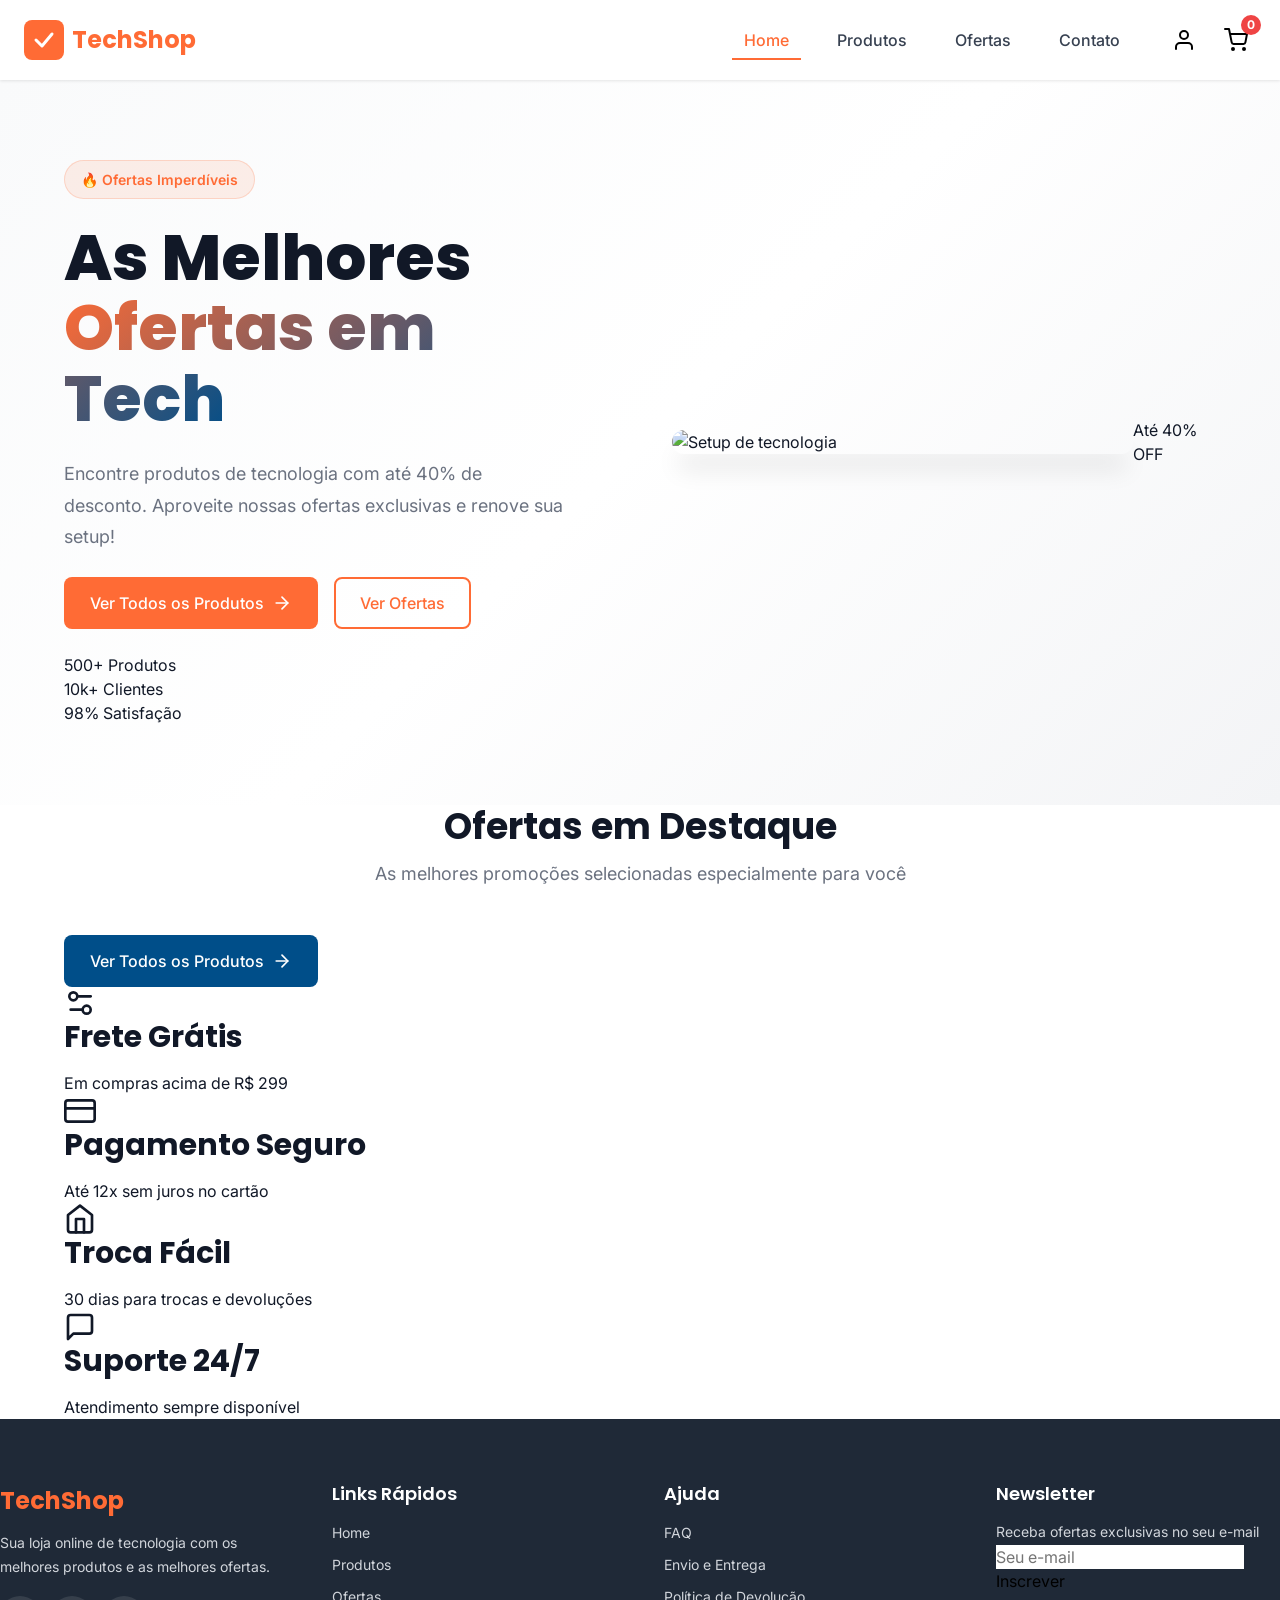
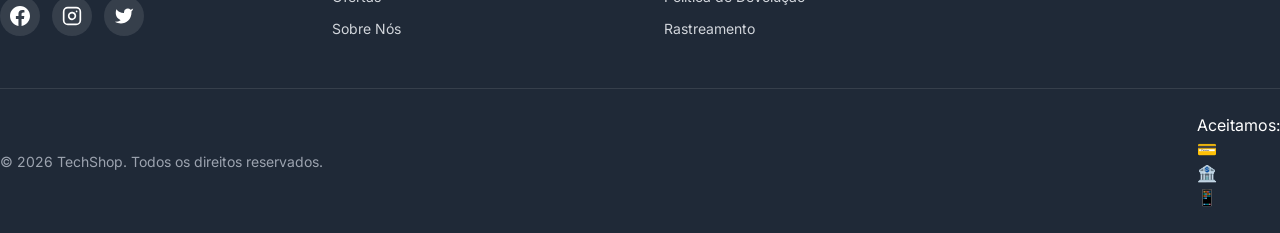
==== pages/index.html @ 06b63669 "First commit" ====
<!doctype html>
<html lang="pt-BR">
	<head>
		<meta charset="UTF-8" />
		<meta
			name="viewport"
			content="width=device-width, initial-scale=1.0" />
		<meta
			name="description"
			content="Encontre as melhores ofertas em eletrônicos, periféricos e muito mais. Compre com os melhores preços!" />
		<meta
			name="keywords"
			content="e-commerce, eletrônicos, ofertas, compras online" />
		<meta
			name="author"
			content="E-commerce" />

		<!-- Open Graph / Facebook -->
		<meta
			property="og:type"
			content="website" />
		<meta
			property="og:title"
			content="E-commerce - As Melhores Ofertas em Tecnologia" />
		<meta
			property="og:description"
			content="Encontre as melhores ofertas em eletrônicos, periféricos e muito mais" />

		<title>E-commerce - Home | As Melhores Ofertas em Tecnologia</title>

		<!-- Fonts -->
		<link
			rel="preconnect"
			href="https://fonts.googleapis.com" />
		<link
			rel="preconnect"
			href="https://fonts.gstatic.com"
			crossorigin />
		<link
			href="https://fonts.googleapis.com/css2?family=Inter:wght@300;400;500;600;700;800&family=Poppins:wght@400;500;600;700;800&display=swap"
			rel="stylesheet" />

		<!-- Stylesheet -->
		<link
			rel="stylesheet"
			href="../css/main.css" />
	</head>
	<body>
		<!-- Header / Navigation -->
		<header class="header">
			<div class="header__container">
				<!-- Logo -->
				<a
					href="index.html"
					class="header__logo">
					<svg
						class="header__logo-icon"
						viewBox="0 0 40 40"
						fill="none"
						xmlns="http://www.w3.org/2000/svg">
						<rect
							width="40"
							height="40"
							rx="8"
							fill="currentColor" />
						<path
							d="M12 20L18 26L28 14"
							stroke="white"
							stroke-width="3"
							stroke-linecap="round"
							stroke-linejoin="round" />
					</svg>
					<span>TechShop</span>
				</a>

				<!-- Menu Toggle (Mobile) -->
				<button
					class="header__menu-toggle"
					aria-label="Menu">
					<span class="header__menu-toggle-bar"></span>
					<span class="header__menu-toggle-bar"></span>
					<span class="header__menu-toggle-bar"></span>
				</button>

				<!-- Navigation -->
				<nav class="header__nav">
					<ul class="header__menu">
						<li class="header__menu-item">
							<a
								href="index.html"
								class="header__menu-link active"
								>Home</a
							>
						</li>
						<li class="header__menu-item">
							<a
								href="products.html"
								class="header__menu-link"
								>Produtos</a
							>
						</li>
						<li class="header__menu-item">
							<a
								href="#ofertas"
								class="header__menu-link"
								>Ofertas</a
							>
						</li>
						<li class="header__menu-item">
							<a
								href="#contato"
								class="header__menu-link"
								>Contato</a
							>
						</li>
					</ul>

					<!-- Actions -->
					<div class="header__actions">
						<button
							class="header__icon-btn"
							data-login-btn
							aria-label="Login">
							<svg
								xmlns="http://www.w3.org/2000/svg"
								width="24"
								height="24"
								viewBox="0 0 24 24"
								fill="none"
								stroke="currentColor"
								stroke-width="2"
								stroke-linecap="round"
								stroke-linejoin="round">
								<path d="M20 21v-2a4 4 0 0 0-4-4H8a4 4 0 0 0-4 4v2"></path>
								<circle
									cx="12"
									cy="7"
									r="4"></circle>
							</svg>
						</button>
						<button
							class="header__icon-btn"
							data-cart-btn
							aria-label="Carrinho">
							<svg
								xmlns="http://www.w3.org/2000/svg"
								width="24"
								height="24"
								viewBox="0 0 24 24"
								fill="none"
								stroke="currentColor"
								stroke-width="2"
								stroke-linecap="round"
								stroke-linejoin="round">
								<circle
									cx="9"
									cy="21"
									r="1"></circle>
								<circle
									cx="20"
									cy="21"
									r="1"></circle>
								<path
									d="M1 1h4l2.68 13.39a2 2 0 0 0 2 1.61h9.72a2 2 0 0 0 2-1.61L23 6H6"></path>
							</svg>
							<span class="header__cart-badge">0</span>
						</button>
					</div>
				</nav>

				<!-- Overlay for mobile menu -->
				<div class="header__overlay"></div>
			</div>
		</header>

		<!-- Main Content -->
		<main class="main-content">
			<!-- Hero Section -->
			<section class="hero">
				<div class="hero__container container">
					<div class="hero__content">
						<span class="hero__badge">🔥 Ofertas Imperdíveis</span>
						<h1 class="hero__title">
							As Melhores<br />
							<span class="hero__title-highlight">Ofertas em Tech</span>
						</h1>
						<p class="hero__description">
							Encontre produtos de tecnologia com até 40% de desconto. Aproveite
							nossas ofertas exclusivas e renove sua setup!
						</p>
						<div class="hero__actions">
							<a
								href="products.html"
								class="btn btn-primary btn-lg">
								Ver Todos os Produtos
								<svg
									xmlns="http://www.w3.org/2000/svg"
									width="20"
									height="20"
									viewBox="0 0 24 24"
									fill="none"
									stroke="currentColor"
									stroke-width="2"
									stroke-linecap="round"
									stroke-linejoin="round">
									<line
										x1="5"
										y1="12"
										x2="19"
										y2="12"></line>
									<polyline points="12 5 19 12 12 19"></polyline>
								</svg>
							</a>
							<a
								href="#ofertas"
								class="btn btn-outline btn-lg">
								Ver Ofertas
							</a>
						</div>
						<div class="hero__stats">
							<div class="hero__stat">
								<span class="hero__stat-value">500+</span>
								<span class="hero__stat-label">Produtos</span>
							</div>
							<div class="hero__stat">
								<span class="hero__stat-value">10k+</span>
								<span class="hero__stat-label">Clientes</span>
							</div>
							<div class="hero__stat">
								<span class="hero__stat-value">98%</span>
								<span class="hero__stat-label">Satisfação</span>
							</div>
						</div>
					</div>
					<div class="hero__image">
						<img
							src="https://images.unsplash.com/photo-1498049794561-7780e7231661?w=800&q=80"
							alt="Setup de tecnologia"
							class="hero__img" />
						<div class="hero__badge-float">
							<span class="hero__badge-float-text">Até 40% OFF</span>
						</div>
					</div>
				</div>
			</section>

			<!-- Featured Offers Section -->
			<section
				class="offers"
				id="ofertas">
				<div class="container">
					<div class="section__header">
						<h2 class="section__title">Ofertas em Destaque</h2>
						<p class="section__description">
							As melhores promoções selecionadas especialmente para você
						</p>
					</div>

					<div
						class="offers__grid"
						id="featuredProducts">
						<!-- Products will be loaded here by JS -->
					</div>

					<div class="section__footer">
						<a
							href="products.html"
							class="btn btn-secondary btn-lg">
							Ver Todos os Produtos
							<svg
								xmlns="http://www.w3.org/2000/svg"
								width="20"
								height="20"
								viewBox="0 0 24 24"
								fill="none"
								stroke="currentColor"
								stroke-width="2"
								stroke-linecap="round"
								stroke-linejoin="round">
								<line
									x1="5"
									y1="12"
									x2="19"
									y2="12"></line>
								<polyline points="12 5 19 12 12 19"></polyline>
							</svg>
						</a>
					</div>
				</div>
			</section>

			<!-- Benefits Section -->
			<section class="benefits py-20 bg-gray">
				<div class="container">
					<div class="benefits__grid">
						<div class="benefit">
							<div class="benefit__icon">
								<svg
									xmlns="http://www.w3.org/2000/svg"
									width="32"
									height="32"
									viewBox="0 0 24 24"
									fill="none"
									stroke="currentColor"
									stroke-width="2"
									stroke-linecap="round"
									stroke-linejoin="round">
									<path d="M20 7h-9"></path>
									<path d="M14 17H5"></path>
									<circle
										cx="17"
										cy="17"
										r="3"></circle>
									<circle
										cx="7"
										cy="7"
										r="3"></circle>
								</svg>
							</div>
							<h3 class="benefit__title">Frete Grátis</h3>
							<p class="benefit__text">Em compras acima de R$ 299</p>
						</div>
						<div class="benefit">
							<div class="benefit__icon">
								<svg
									xmlns="http://www.w3.org/2000/svg"
									width="32"
									height="32"
									viewBox="0 0 24 24"
									fill="none"
									stroke="currentColor"
									stroke-width="2"
									stroke-linecap="round"
									stroke-linejoin="round">
									<rect
										x="1"
										y="4"
										width="22"
										height="16"
										rx="2"
										ry="2"></rect>
									<line
										x1="1"
										y1="10"
										x2="23"
										y2="10"></line>
								</svg>
							</div>
							<h3 class="benefit__title">Pagamento Seguro</h3>
							<p class="benefit__text">Até 12x sem juros no cartão</p>
						</div>
						<div class="benefit">
							<div class="benefit__icon">
								<svg
									xmlns="http://www.w3.org/2000/svg"
									width="32"
									height="32"
									viewBox="0 0 24 24"
									fill="none"
									stroke="currentColor"
									stroke-width="2"
									stroke-linecap="round"
									stroke-linejoin="round">
									<path
										d="M3 9l9-7 9 7v11a2 2 0 0 1-2 2H5a2 2 0 0 1-2-2z"></path>
									<polyline points="9 22 9 12 15 12 15 22"></polyline>
								</svg>
							</div>
							<h3 class="benefit__title">Troca Fácil</h3>
							<p class="benefit__text">30 dias para trocas e devoluções</p>
						</div>
						<div class="benefit">
							<div class="benefit__icon">
								<svg
									xmlns="http://www.w3.org/2000/svg"
									width="32"
									height="32"
									viewBox="0 0 24 24"
									fill="none"
									stroke="currentColor"
									stroke-width="2"
									stroke-linecap="round"
									stroke-linejoin="round">
									<path
										d="M21 15a2 2 0 0 1-2 2H7l-4 4V5a2 2 0 0 1 2-2h14a2 2 0 0 1 2 2z"></path>
								</svg>
							</div>
							<h3 class="benefit__title">Suporte 24/7</h3>
							<p class="benefit__text">Atendimento sempre disponível</p>
						</div>
					</div>
				</div>
			</section>
		</main>

		<!-- Footer -->
		<footer class="footer">
			<div class="footer__container">
				<div class="footer__grid">
					<!-- About -->
					<div class="footer__column">
						<div class="footer__logo">TechShop</div>
						<p class="footer__about">
							Sua loja online de tecnologia com os melhores produtos e as
							melhores ofertas.
						</p>
						<div class="footer__social">
							<a
								href="#"
								class="footer__social-link"
								aria-label="Facebook">
								<svg
									xmlns="http://www.w3.org/2000/svg"
									width="20"
									height="20"
									viewBox="0 0 24 24"
									fill="currentColor">
									<path
										d="M24 12.073c0-6.627-5.373-12-12-12s-12 5.373-12 12c0 5.99 4.388 10.954 10.125 11.854v-8.385H7.078v-3.47h3.047V9.43c0-3.007 1.792-4.669 4.533-4.669 1.312 0 2.686.235 2.686.235v2.953H15.83c-1.491 0-1.956.925-1.956 1.874v2.25h3.328l-.532 3.47h-2.796v8.385C19.612 23.027 24 18.062 24 12.073z" />
								</svg>
							</a>
							<a
								href="#"
								class="footer__social-link"
								aria-label="Instagram">
								<svg
									xmlns="http://www.w3.org/2000/svg"
									width="20"
									height="20"
									viewBox="0 0 24 24"
									fill="none"
									stroke="currentColor"
									stroke-width="2"
									stroke-linecap="round"
									stroke-linejoin="round">
									<rect
										x="2"
										y="2"
										width="20"
										height="20"
										rx="5"
										ry="5"></rect>
									<path
										d="M16 11.37A4 4 0 1 1 12.63 8 4 4 0 0 1 16 11.37z"></path>
									<line
										x1="17.5"
										y1="6.5"
										x2="17.51"
										y2="6.5"></line>
								</svg>
							</a>
							<a
								href="#"
								class="footer__social-link"
								aria-label="Twitter">
								<svg
									xmlns="http://www.w3.org/2000/svg"
									width="20"
									height="20"
									viewBox="0 0 24 24"
									fill="currentColor">
									<path
										d="M23 3a10.9 10.9 0 01-3.14 1.53 4.48 4.48 0 00-7.86 3v1A10.66 10.66 0 013 4s-4 9 5 13a11.64 11.64 0 01-7 2c9 5 20 0 20-11.5a4.5 4.5 0 00-.08-.83A7.72 7.72 0 0023 3z" />
								</svg>
							</a>
						</div>
					</div>

					<!-- Links -->
					<div class="footer__column">
						<h4 class="footer__column-title">Links Rápidos</h4>
						<ul class="footer__links">
							<li>
								<a
									href="index.html"
									class="footer__link"
									>Home</a
								>
							</li>
							<li>
								<a
									href="products.html"
									class="footer__link"
									>Produtos</a
								>
							</li>
							<li>
								<a
									href="#ofertas"
									class="footer__link"
									>Ofertas</a
								>
							</li>
							<li>
								<a
									href="#"
									class="footer__link"
									>Sobre Nós</a
								>
							</li>
						</ul>
					</div>

					<!-- Help -->
					<div class="footer__column">
						<h4 class="footer__column-title">Ajuda</h4>
						<ul class="footer__links">
							<li>
								<a
									href="#"
									class="footer__link"
									>FAQ</a
								>
							</li>
							<li>
								<a
									href="#"
									class="footer__link"
									>Envio e Entrega</a
								>
							</li>
							<li>
								<a
									href="#"
									class="footer__link"
									>Política de Devolução</a
								>
							</li>
							<li>
								<a
									href="#"
									class="footer__link"
									>Rastreamento</a
								>
							</li>
						</ul>
					</div>

					<!-- Newsletter -->
					<div class="footer__column">
						<h4 class="footer__column-title">Newsletter</h4>
						<p class="footer__about">Receba ofertas exclusivas no seu e-mail</p>
						<form
							class="footer__newsletter-form"
							data-validate
							id="newsletterForm">
							<input
								type="email"
								name="email"
								class="footer__newsletter-input"
								placeholder="Seu e-mail"
								required />
							<button
								type="submit"
								class="footer__newsletter-btn">
								Inscrever
							</button>
						</form>
					</div>
				</div>

				<!-- Footer Bottom -->
				<div class="footer__bottom">
					<p class="footer__copyright">
						&copy; 2026 TechShop. Todos os direitos reservados.
					</p>
					<div class="footer__payment-methods">
						<span
							style="color: var(--color-gray-400); font-size: var(--text-sm)"
							>Aceitamos:</span
						>
						<div class="footer__payment-icon">💳</div>
						<div class="footer__payment-icon">🏦</div>
						<div class="footer__payment-icon">📱</div>
					</div>
				</div>
			</div>
		</footer>

		<!-- Scripts -->
		<!-- Modules -->
		<script src="js/modules/modal.js"></script>
		<script src="js/modules/form-validator.js"></script>
		<script src="js/modules/navigation.js"></script>
		<script src="js/modules/utils.js"></script>
		<script src="js/modules/products-gallery.js"></script>
		<script src="js/modules/handlers.js"></script>
		<!-- Data & App -->
		<script src="js/products.js"></script>
		<script src="js/app.js"></script>
	</body>
</html>
---- css/main.css ----
/* ========================================
   MAIN CSS - Importações modulares
   ======================================== */

/* Fundamentos (ordem importa!) */
@import url("reset.css");
@import url("variables.css");
@import url("base.css");

/* Componentes */
@import url("components/buttons.css");
@import url("components/header.css");
@import url("components/footer.css");
@import url("components/hero.css");
@import url("components/product-card.css");
@import url("components/modal.css");
@import url("components/forms.css");

/* Layout e estrutura */
@import url("layout.css");

/* Utilitários */
@import url("utilities.css");

/* Responsivo (deve vir por último) */
@import url("responsive.css");
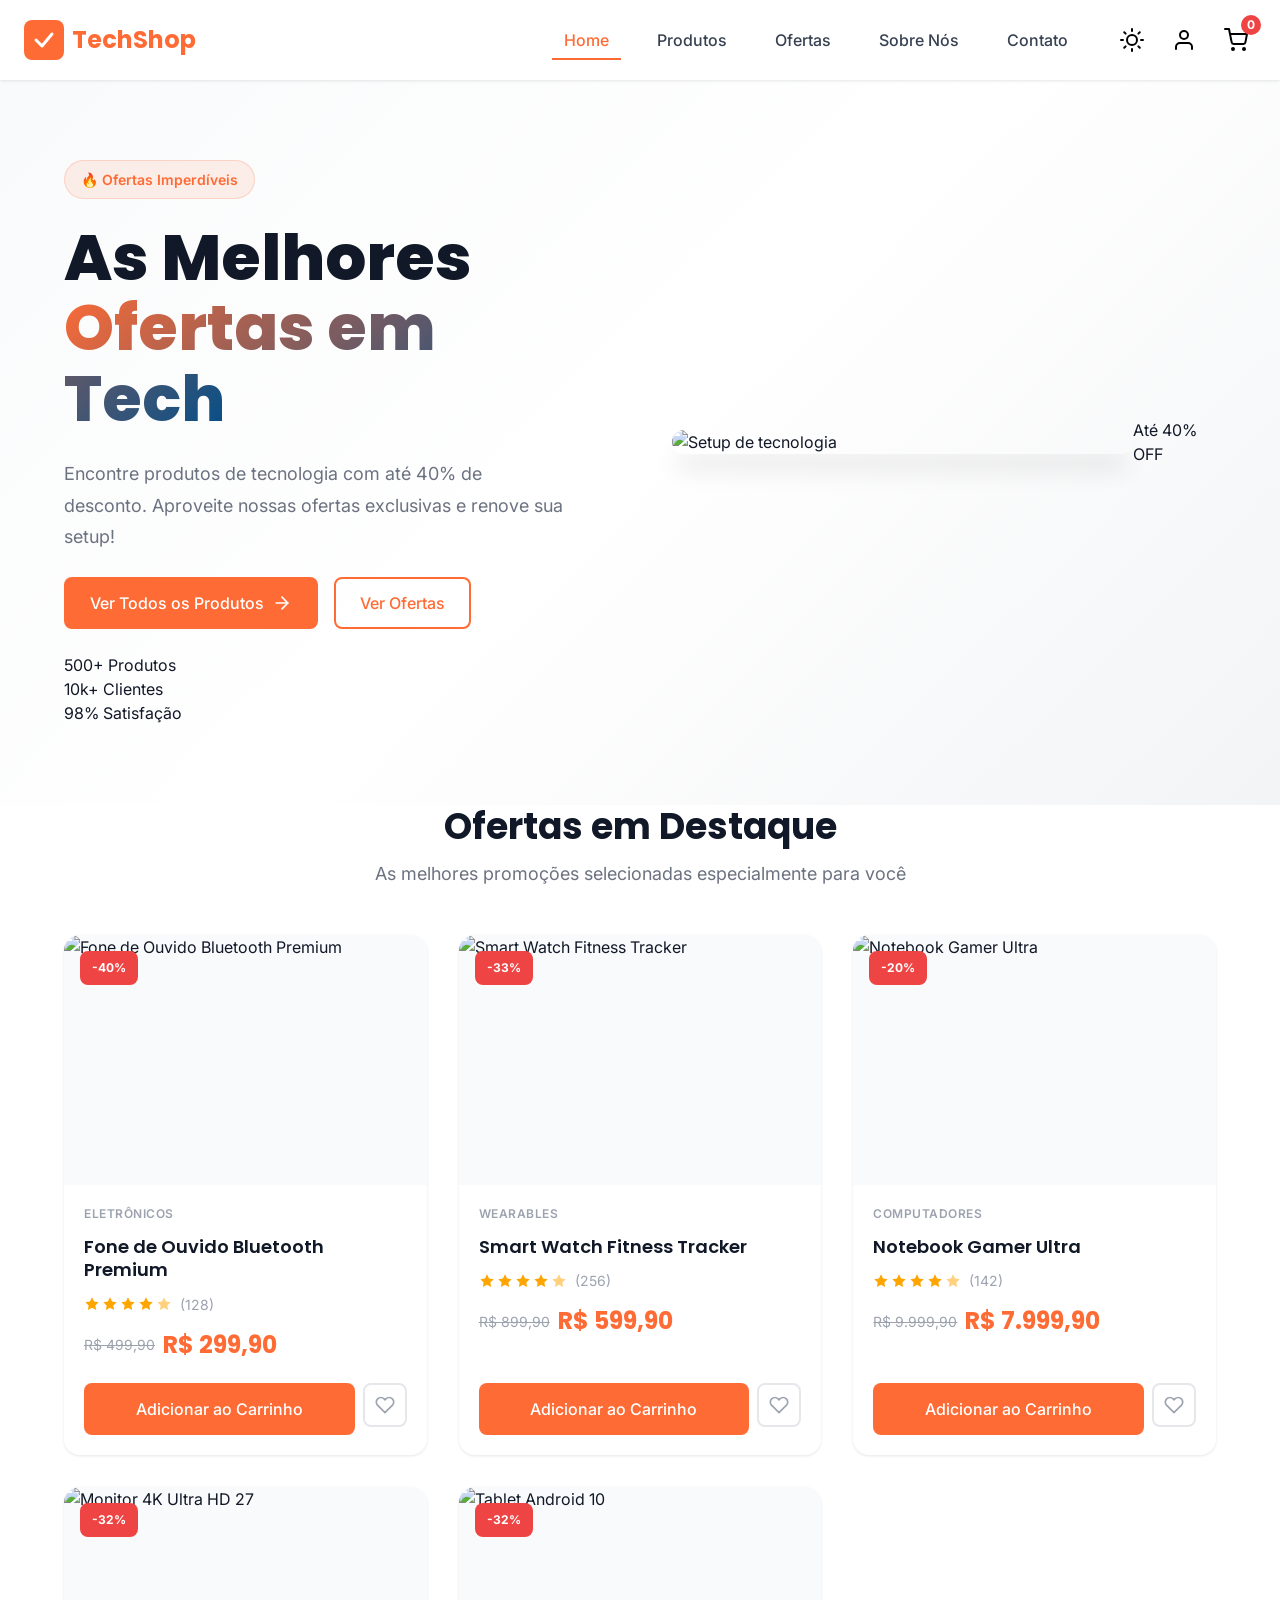
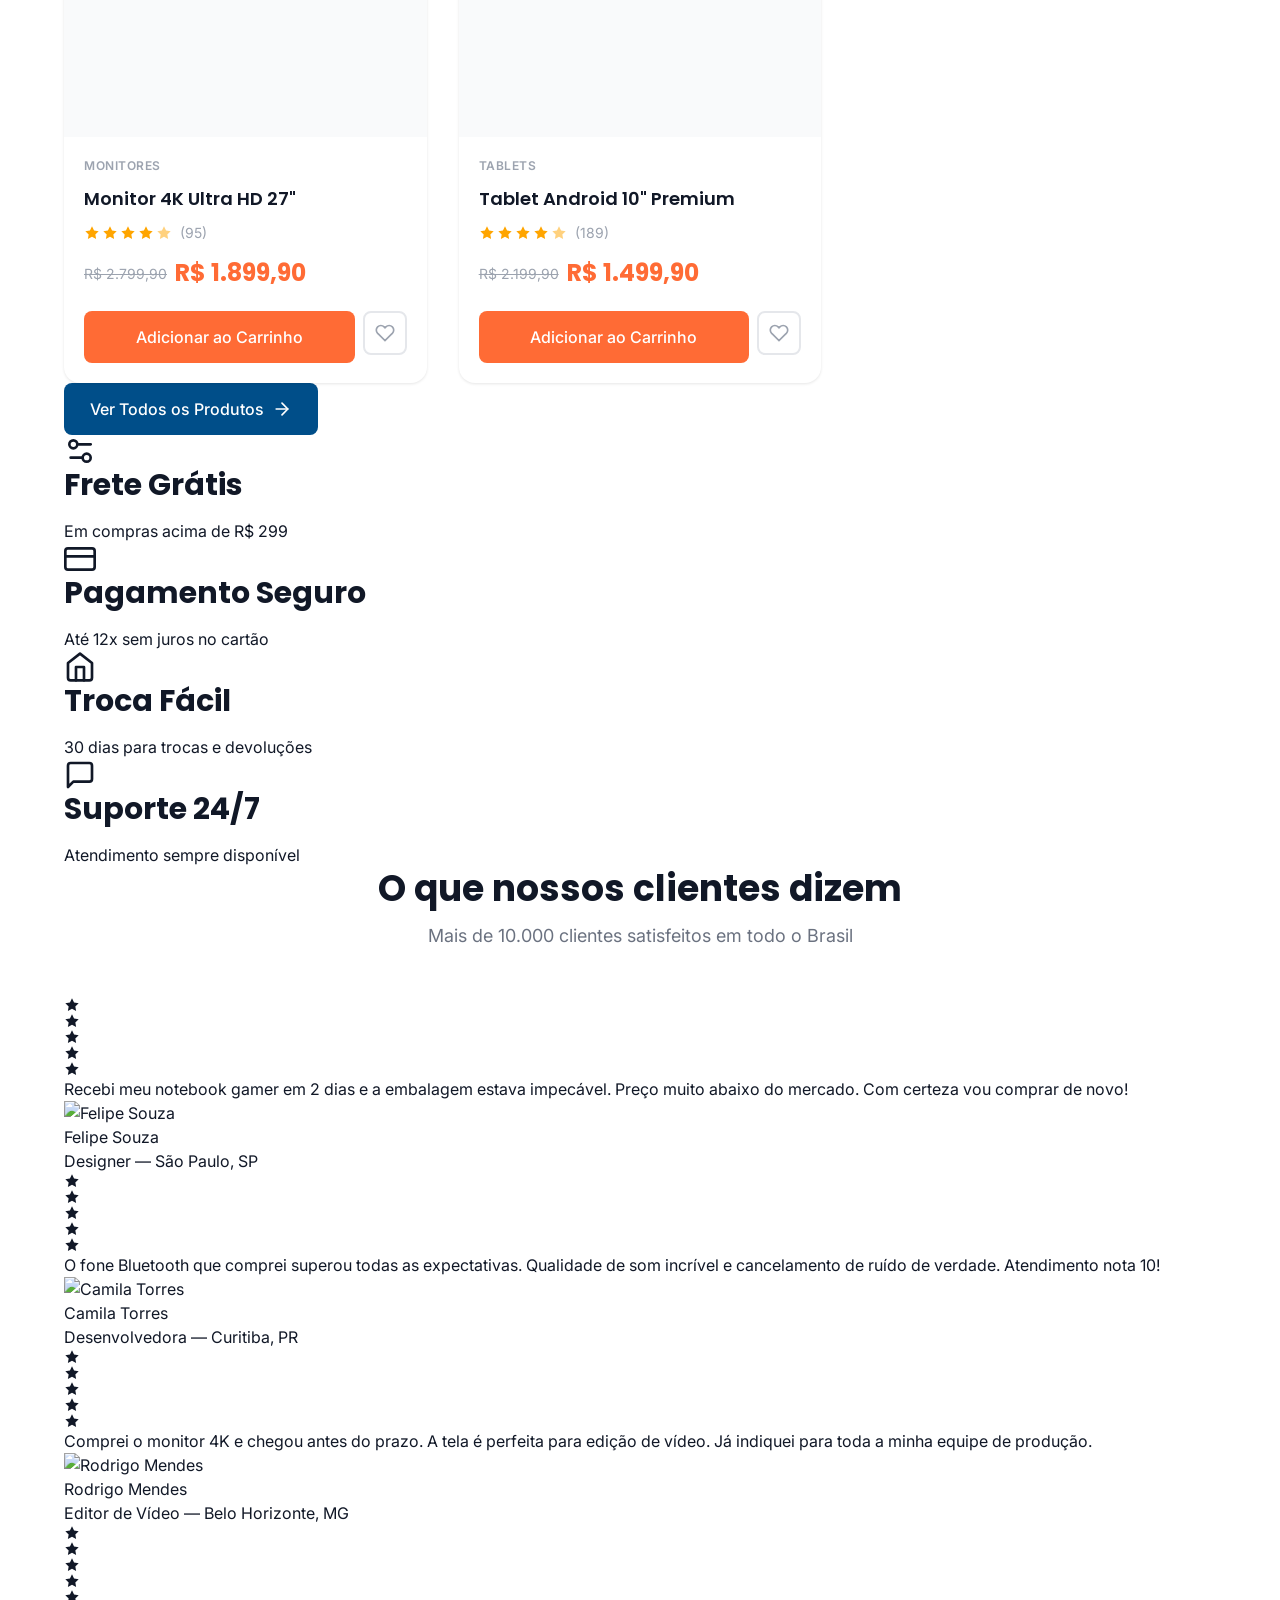
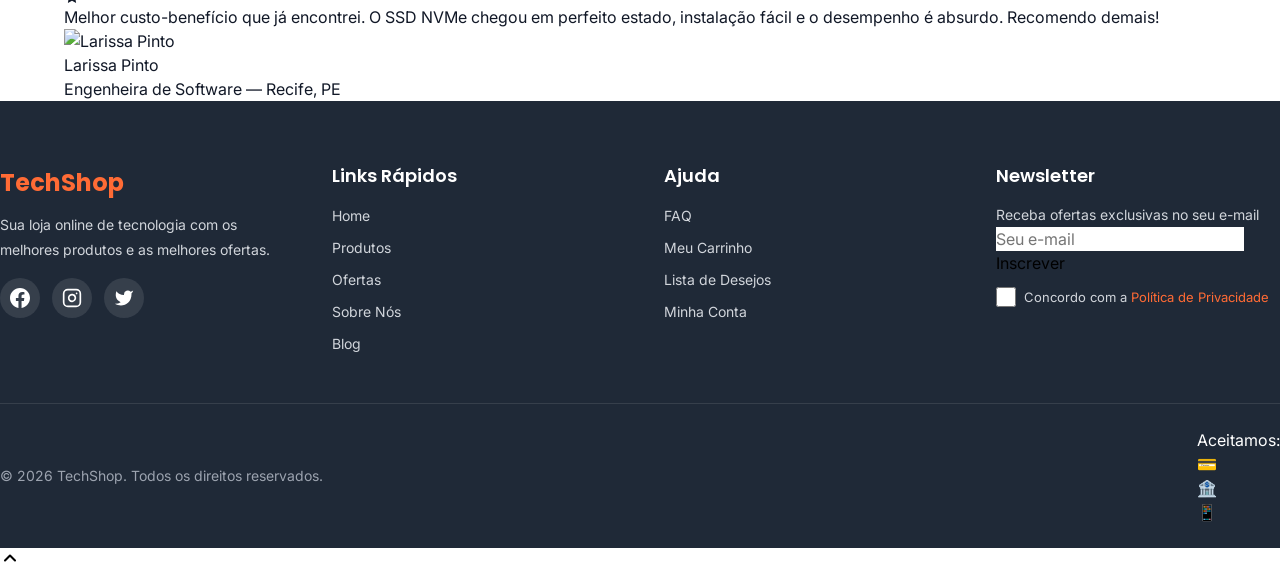
==== commit 65c29237: "feat(pages): add 14 application pages with semantic HTML5 and BEM Structure all application routes: " ====
--- a/pages/index.html
+++ b/pages/index.html
@@ -5,9 +5,7 @@
 		<meta
 			name="viewport"
 			content="width=device-width, initial-scale=1.0" />
-		<meta
-			name="description"
-			content="Encontre as melhores ofertas em eletrônicos, periféricos e muito mais. Compre com os melhores preços!" />
+		<meta name="description" content="Encontre eletrônicos, periféricos e gadgets com até 40% de desconto. Frete grátis acima de R$ 299. Compre com segurança na TechShop." />
 		<meta
 			name="keywords"
 			content="e-commerce, eletrônicos, ofertas, compras online" />
@@ -15,7 +13,6 @@
 			name="author"
 			content="E-commerce" />
 
-		<!-- Open Graph / Facebook -->
 		<meta
 			property="og:type"
 			content="website" />
@@ -26,7 +23,7 @@
 			property="og:description"
 			content="Encontre as melhores ofertas em eletrônicos, periféricos e muito mais" />
 
-		<title>E-commerce - Home | As Melhores Ofertas em Tecnologia</title>
+		<title>TechShop — As Melhores Ofertas em Tecnologia</title>
 
 		<!-- Fonts -->
 		<link
@@ -44,6 +41,25 @@
 		<link
 			rel="stylesheet"
 			href="../css/main.css" />
+	
+		<!-- SEO -->
+		<meta name="robots" content="index, follow" />
+		<link rel="canonical" href="index.html" />
+
+		<!-- Open Graph -->
+		<meta property="og:type" content="website" />
+		<meta property="og:site_name" content="TechShop" />
+		<meta property="og:title" content="TechShop — As Melhores Ofertas em Tecnologia" />
+		<meta property="og:description" content="Encontre eletrônicos, periféricos e gadgets com até 40% de desconto. Frete grátis acima de R$ 299. Compre com segurança na TechShop." />
+		<meta property="og:image" content="https://images.unsplash.com/photo-1498049794561-7780e7231661?w=1200&q=80" />
+		<meta property="og:image:width" content="1200" />
+		<meta property="og:image:height" content="630" />
+
+		<!-- Twitter Card -->
+		<meta name="twitter:card" content="summary_large_image" />
+		<meta name="twitter:title" content="TechShop — As Melhores Ofertas em Tecnologia" />
+		<meta name="twitter:description" content="Encontre eletrônicos, periféricos e gadgets com até 40% de desconto. Frete grátis acima de R$ 299. Compre com segurança na TechShop." />
+		<meta name="twitter:image" content="https://images.unsplash.com/photo-1498049794561-7780e7231661?w=1200&q=80" />
 	</head>
 	<body>
 		<!-- Header / Navigation -->
@@ -108,7 +124,14 @@
 						</li>
 						<li class="header__menu-item">
 							<a
-								href="#contato"
+								href="about.html"
+								class="header__menu-link"
+								>Sobre Nós</a
+							>
+						</li>
+						<li class="header__menu-item">
+							<a
+								href="contact.html"
 								class="header__menu-link"
 								>Contato</a
 							>
@@ -117,7 +140,15 @@
 
 					<!-- Actions -->
 					<div class="header__actions">
-						<button
+												<button
+							class="header__icon-btn theme-toggle"
+							data-theme-toggle
+							aria-label="Alternar tema"
+							aria-pressed="false">
+							<svg class="theme-toggle__icon--light" xmlns="http://www.w3.org/2000/svg" width="22" height="22" viewBox="0 0 24 24" fill="none" stroke="currentColor" stroke-width="2" stroke-linecap="round" stroke-linejoin="round"><circle cx="12" cy="12" r="5"></circle><line x1="12" y1="1" x2="12" y2="3"></line><line x1="12" y1="21" x2="12" y2="23"></line><line x1="4.22" y1="4.22" x2="5.64" y2="5.64"></line><line x1="18.36" y1="18.36" x2="19.78" y2="19.78"></line><line x1="1" y1="12" x2="3" y2="12"></line><line x1="21" y1="12" x2="23" y2="12"></line><line x1="4.22" y1="19.78" x2="5.64" y2="18.36"></line><line x1="18.36" y1="5.64" x2="19.78" y2="4.22"></line></svg>
+							<svg class="theme-toggle__icon--dark" xmlns="http://www.w3.org/2000/svg" width="20" height="20" viewBox="0 0 24 24" fill="none" stroke="currentColor" stroke-width="2" stroke-linecap="round" stroke-linejoin="round" style="display:none"><path d="M21 12.79A9 9 0 1 1 11.21 3 7 7 0 0 0 21 12.79z"></path></svg>
+						</button>
+<button
 							class="header__icon-btn"
 							data-login-btn
 							aria-label="Login">
@@ -391,6 +422,97 @@
 					</div>
 				</div>
 			</section>
+			<!-- Testimonials Section -->
+			<section class="testimonials">
+				<div class="container">
+					<div class="section__header">
+						<h2 class="section__title">O que nossos clientes dizem</h2>
+						<p class="section__description">Mais de 10.000 clientes satisfeitos em todo o Brasil</p>
+					</div>
+
+					<div class="testimonials__grid">
+						<article class="testimonial-card">
+							<div class="testimonial-card__stars" role="img" aria-label="Avaliação 5 de 5 estrelas">
+								<svg width="16" height="16" viewBox="0 0 24 24" fill="currentColor"><polygon points="12 2 15.09 8.26 22 9.27 17 14.14 18.18 21.02 12 17.77 5.82 21.02 7 14.14 2 9.27 8.91 8.26 12 2"></polygon></svg>
+								<svg width="16" height="16" viewBox="0 0 24 24" fill="currentColor"><polygon points="12 2 15.09 8.26 22 9.27 17 14.14 18.18 21.02 12 17.77 5.82 21.02 7 14.14 2 9.27 8.91 8.26 12 2"></polygon></svg>
+								<svg width="16" height="16" viewBox="0 0 24 24" fill="currentColor"><polygon points="12 2 15.09 8.26 22 9.27 17 14.14 18.18 21.02 12 17.77 5.82 21.02 7 14.14 2 9.27 8.91 8.26 12 2"></polygon></svg>
+								<svg width="16" height="16" viewBox="0 0 24 24" fill="currentColor"><polygon points="12 2 15.09 8.26 22 9.27 17 14.14 18.18 21.02 12 17.77 5.82 21.02 7 14.14 2 9.27 8.91 8.26 12 2"></polygon></svg>
+								<svg width="16" height="16" viewBox="0 0 24 24" fill="currentColor"><polygon points="12 2 15.09 8.26 22 9.27 17 14.14 18.18 21.02 12 17.77 5.82 21.02 7 14.14 2 9.27 8.91 8.26 12 2"></polygon></svg>
+							</div>
+							<blockquote class="testimonial-card__text">
+								Recebi meu notebook gamer em 2 dias e a embalagem estava impecável. Preço muito abaixo do mercado. Com certeza vou comprar de novo!
+							</blockquote>
+							<footer class="testimonial-card__author">
+								<img src="https://images.unsplash.com/photo-1599566150163-29194dcaad36?w=100&q=80" alt="Felipe Souza" class="testimonial-card__img" />
+								<div>
+									<p class="testimonial-card__name">Felipe Souza</p>
+									<p class="testimonial-card__role">Designer — São Paulo, SP</p>
+								</div>
+							</footer>
+						</article>
+
+						<article class="testimonial-card">
+							<div class="testimonial-card__stars" role="img" aria-label="Avaliação 5 de 5 estrelas">
+								<svg width="16" height="16" viewBox="0 0 24 24" fill="currentColor"><polygon points="12 2 15.09 8.26 22 9.27 17 14.14 18.18 21.02 12 17.77 5.82 21.02 7 14.14 2 9.27 8.91 8.26 12 2"></polygon></svg>
+								<svg width="16" height="16" viewBox="0 0 24 24" fill="currentColor"><polygon points="12 2 15.09 8.26 22 9.27 17 14.14 18.18 21.02 12 17.77 5.82 21.02 7 14.14 2 9.27 8.91 8.26 12 2"></polygon></svg>
+								<svg width="16" height="16" viewBox="0 0 24 24" fill="currentColor"><polygon points="12 2 15.09 8.26 22 9.27 17 14.14 18.18 21.02 12 17.77 5.82 21.02 7 14.14 2 9.27 8.91 8.26 12 2"></polygon></svg>
+								<svg width="16" height="16" viewBox="0 0 24 24" fill="currentColor"><polygon points="12 2 15.09 8.26 22 9.27 17 14.14 18.18 21.02 12 17.77 5.82 21.02 7 14.14 2 9.27 8.91 8.26 12 2"></polygon></svg>
+								<svg width="16" height="16" viewBox="0 0 24 24" fill="currentColor"><polygon points="12 2 15.09 8.26 22 9.27 17 14.14 18.18 21.02 12 17.77 5.82 21.02 7 14.14 2 9.27 8.91 8.26 12 2"></polygon></svg>
+							</div>
+							<blockquote class="testimonial-card__text">
+								O fone Bluetooth que comprei superou todas as expectativas. Qualidade de som incrível e cancelamento de ruído de verdade. Atendimento nota 10!
+							</blockquote>
+							<footer class="testimonial-card__author">
+								<img src="https://images.unsplash.com/photo-1494790108377-be9c29b29330?w=100&q=80" alt="Camila Torres" class="testimonial-card__img" />
+								<div>
+									<p class="testimonial-card__name">Camila Torres</p>
+									<p class="testimonial-card__role">Desenvolvedora — Curitiba, PR</p>
+								</div>
+							</footer>
+						</article>
+
+						<article class="testimonial-card">
+							<div class="testimonial-card__stars" role="img" aria-label="Avaliação 5 de 5 estrelas">
+								<svg width="16" height="16" viewBox="0 0 24 24" fill="currentColor"><polygon points="12 2 15.09 8.26 22 9.27 17 14.14 18.18 21.02 12 17.77 5.82 21.02 7 14.14 2 9.27 8.91 8.26 12 2"></polygon></svg>
+								<svg width="16" height="16" viewBox="0 0 24 24" fill="currentColor"><polygon points="12 2 15.09 8.26 22 9.27 17 14.14 18.18 21.02 12 17.77 5.82 21.02 7 14.14 2 9.27 8.91 8.26 12 2"></polygon></svg>
+								<svg width="16" height="16" viewBox="0 0 24 24" fill="currentColor"><polygon points="12 2 15.09 8.26 22 9.27 17 14.14 18.18 21.02 12 17.77 5.82 21.02 7 14.14 2 9.27 8.91 8.26 12 2"></polygon></svg>
+								<svg width="16" height="16" viewBox="0 0 24 24" fill="currentColor"><polygon points="12 2 15.09 8.26 22 9.27 17 14.14 18.18 21.02 12 17.77 5.82 21.02 7 14.14 2 9.27 8.91 8.26 12 2"></polygon></svg>
+								<svg width="16" height="16" viewBox="0 0 24 24" fill="currentColor"><polygon points="12 2 15.09 8.26 22 9.27 17 14.14 18.18 21.02 12 17.77 5.82 21.02 7 14.14 2 9.27 8.91 8.26 12 2"></polygon></svg>
+							</div>
+							<blockquote class="testimonial-card__text">
+								Comprei o monitor 4K e chegou antes do prazo. A tela é perfeita para edição de vídeo. Já indiquei para toda a minha equipe de produção.
+							</blockquote>
+							<footer class="testimonial-card__author">
+								<img src="https://images.unsplash.com/photo-1507003211169-0a1dd7228f2d?w=100&q=80" alt="Rodrigo Mendes" class="testimonial-card__img" />
+								<div>
+									<p class="testimonial-card__name">Rodrigo Mendes</p>
+									<p class="testimonial-card__role">Editor de Vídeo — Belo Horizonte, MG</p>
+								</div>
+							</footer>
+						</article>
+
+						<article class="testimonial-card">
+							<div class="testimonial-card__stars" role="img" aria-label="Avaliação 5 de 5 estrelas">
+								<svg width="16" height="16" viewBox="0 0 24 24" fill="currentColor"><polygon points="12 2 15.09 8.26 22 9.27 17 14.14 18.18 21.02 12 17.77 5.82 21.02 7 14.14 2 9.27 8.91 8.26 12 2"></polygon></svg>
+								<svg width="16" height="16" viewBox="0 0 24 24" fill="currentColor"><polygon points="12 2 15.09 8.26 22 9.27 17 14.14 18.18 21.02 12 17.77 5.82 21.02 7 14.14 2 9.27 8.91 8.26 12 2"></polygon></svg>
+								<svg width="16" height="16" viewBox="0 0 24 24" fill="currentColor"><polygon points="12 2 15.09 8.26 22 9.27 17 14.14 18.18 21.02 12 17.77 5.82 21.02 7 14.14 2 9.27 8.91 8.26 12 2"></polygon></svg>
+								<svg width="16" height="16" viewBox="0 0 24 24" fill="currentColor"><polygon points="12 2 15.09 8.26 22 9.27 17 14.14 18.18 21.02 12 17.77 5.82 21.02 7 14.14 2 9.27 8.91 8.26 12 2"></polygon></svg>
+								<svg width="16" height="16" viewBox="0 0 24 24" fill="currentColor"><polygon points="12 2 15.09 8.26 22 9.27 17 14.14 18.18 21.02 12 17.77 5.82 21.02 7 14.14 2 9.27 8.91 8.26 12 2"></polygon></svg>
+							</div>
+							<blockquote class="testimonial-card__text">
+								Melhor custo-benefício que já encontrei. O SSD NVMe chegou em perfeito estado, instalação fácil e o desempenho é absurdo. Recomendo demais!
+							</blockquote>
+							<footer class="testimonial-card__author">
+								<img src="https://images.unsplash.com/photo-1534528741775-53994a69daeb?w=100&q=80" alt="Larissa Pinto" class="testimonial-card__img" />
+								<div>
+									<p class="testimonial-card__name">Larissa Pinto</p>
+									<p class="testimonial-card__role">Engenheira de Software — Recife, PE</p>
+								</div>
+							</footer>
+						</article>
+					</div>
+				</div>
+			</section>
 		</main>
 
 		<!-- Footer -->
@@ -493,9 +615,16 @@
 							</li>
 							<li>
 								<a
-									href="#"
+									href="about.html"
 									class="footer__link"
 									>Sobre Nós</a
+								>
+							</li>
+							<li>
+								<a
+									href="blog.html"
+									class="footer__link"
+									>Blog</a
 								>
 							</li>
 						</ul>
@@ -507,30 +636,30 @@
 						<ul class="footer__links">
 							<li>
 								<a
-									href="#"
+									href="faq.html"
 									class="footer__link"
 									>FAQ</a
 								>
 							</li>
 							<li>
 								<a
-									href="#"
-									class="footer__link"
-									>Envio e Entrega</a
-								>
-							</li>
-							<li>
-								<a
-									href="#"
-									class="footer__link"
-									>Política de Devolução</a
-								>
-							</li>
-							<li>
-								<a
-									href="#"
-									class="footer__link"
-									>Rastreamento</a
+									href="cart.html"
+									class="footer__link"
+									>Meu Carrinho</a
+								>
+							</li>
+							<li>
+								<a
+									href="wishlist.html"
+									class="footer__link"
+									>Lista de Desejos</a
+								>
+							</li>
+							<li>
+								<a
+									href="profile.html"
+									class="footer__link"
+									>Minha Conta</a
 								>
 							</li>
 						</ul>
@@ -555,6 +684,12 @@
 								class="footer__newsletter-btn">
 								Inscrever
 							</button>
+							<div class="form__checkbox" style="margin-top:0.75rem">
+								<input type="checkbox" id="newsletterPrivacy" name="privacy" required />
+								<label class="form__checkbox-label" for="newsletterPrivacy" style="color:var(--gray-300);font-size:0.8125rem">
+									Concordo com a <a href="#" style="color:var(--primary)">Política de Privacidade</a>
+								</label>
+							</div>
 						</form>
 					</div>
 				</div>
@@ -579,14 +714,25 @@
 
 		<!-- Scripts -->
 		<!-- Modules -->
-		<script src="js/modules/modal.js"></script>
-		<script src="js/modules/form-validator.js"></script>
-		<script src="js/modules/navigation.js"></script>
-		<script src="js/modules/utils.js"></script>
-		<script src="js/modules/products-gallery.js"></script>
-		<script src="js/modules/handlers.js"></script>
+		<script src="../js/modules/modal.js"></script>
+		<script src="../js/modules/form-validator.js"></script>
+		<script src="../js/modules/navigation.js"></script>
+		<script src="../js/modules/utils.js"></script>
+		<script src="../js/modules/products-gallery.js"></script>
+		<script src="../js/modules/handlers.js"></script>
 		<!-- Data & App -->
-		<script src="js/products.js"></script>
-		<script src="js/app.js"></script>
+				<script src="../js/modules/cart.js"></script>
+		<script src="../js/modules/ui.js"></script>
+		<script src="../js/modules/wishlist.js"></script>
+		<script src="../js/modules/search.js"></script>
+		<script src="../js/modules/filters.js"></script>
+		<script src="../js/modules/validation-advanced.js"></script>
+		<script src="../js/modules/api.js"></script>
+		<script src="../js/products.js"></script>
+		<script src="../js/app.js"></script>
+			<!-- Botão Voltar ao Topo -->
+		<button class="back-to-top" aria-label="Voltar ao topo" title="Voltar ao topo">
+			<svg xmlns="http://www.w3.org/2000/svg" width="20" height="20" viewBox="0 0 24 24" fill="none" stroke="currentColor" stroke-width="2.5" stroke-linecap="round" stroke-linejoin="round"><polyline points="18 15 12 9 6 15"></polyline></svg>
+		</button>
 	</body>
 </html>
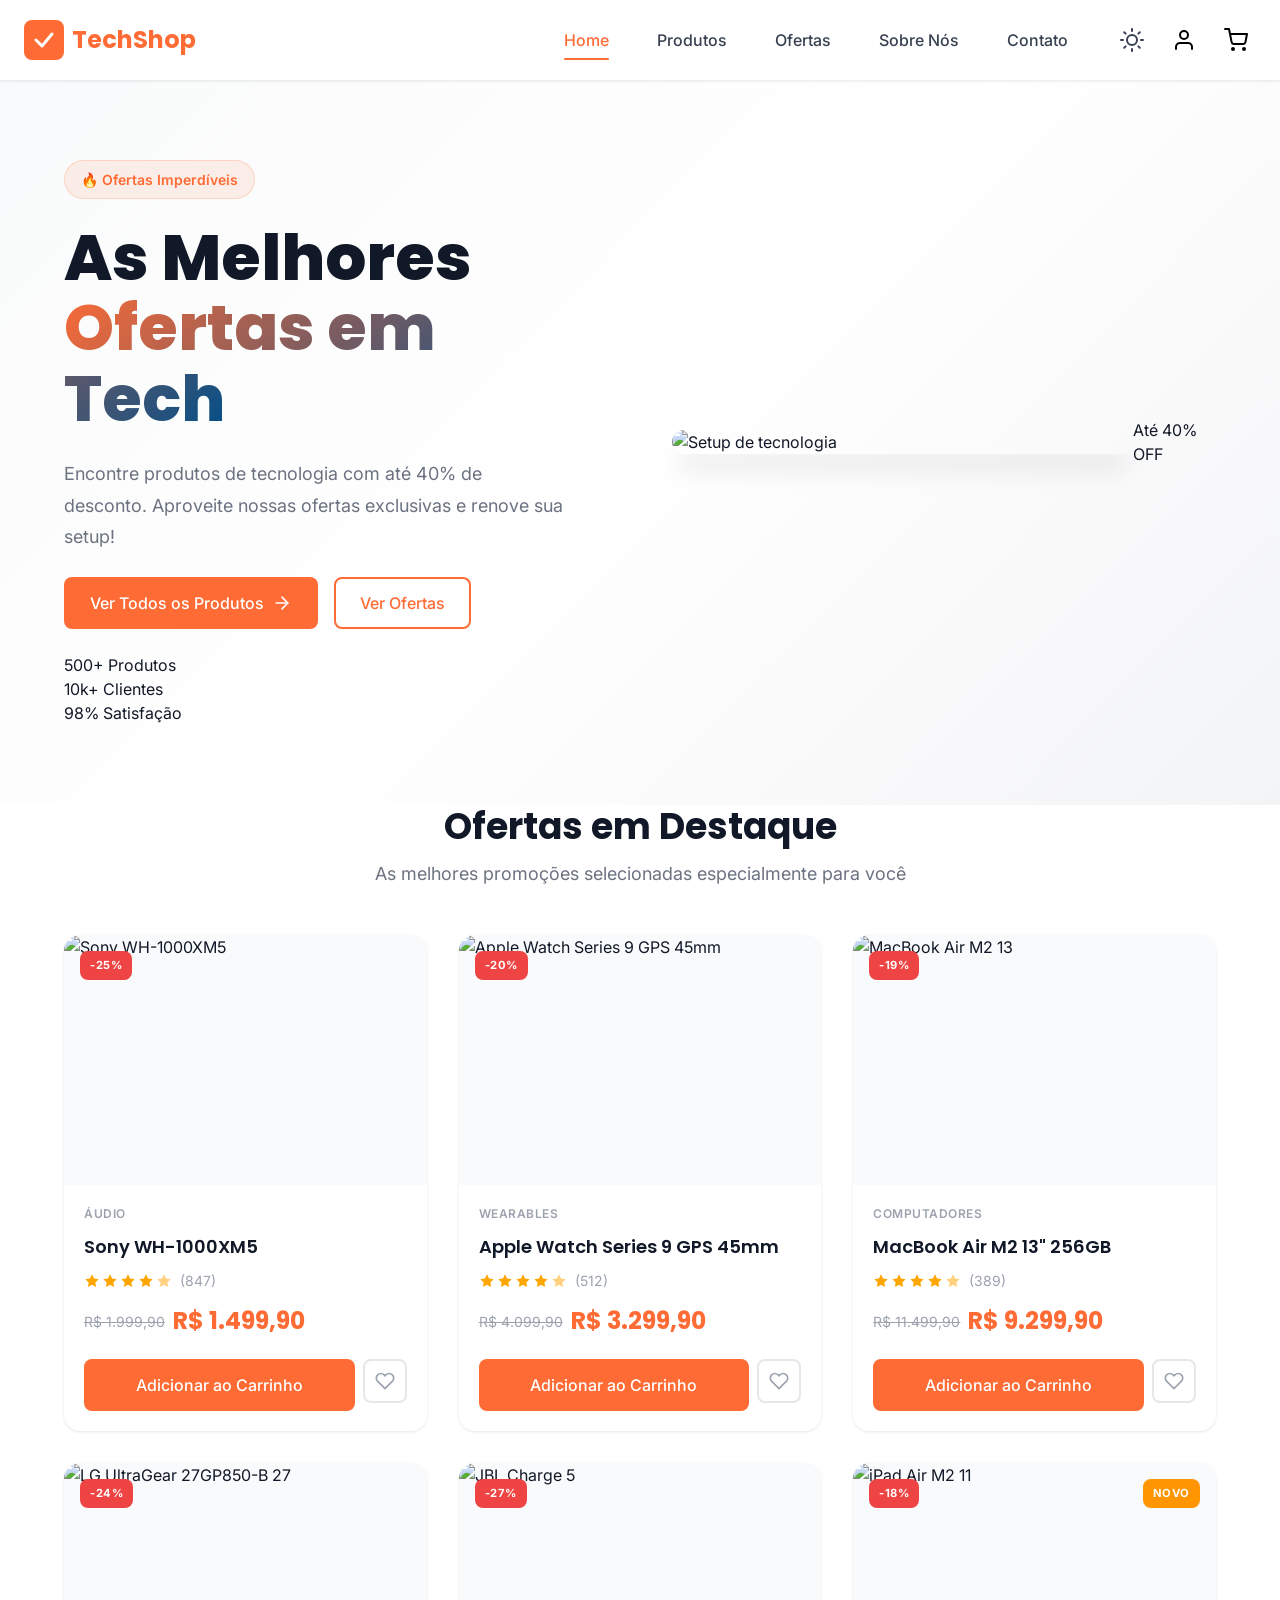
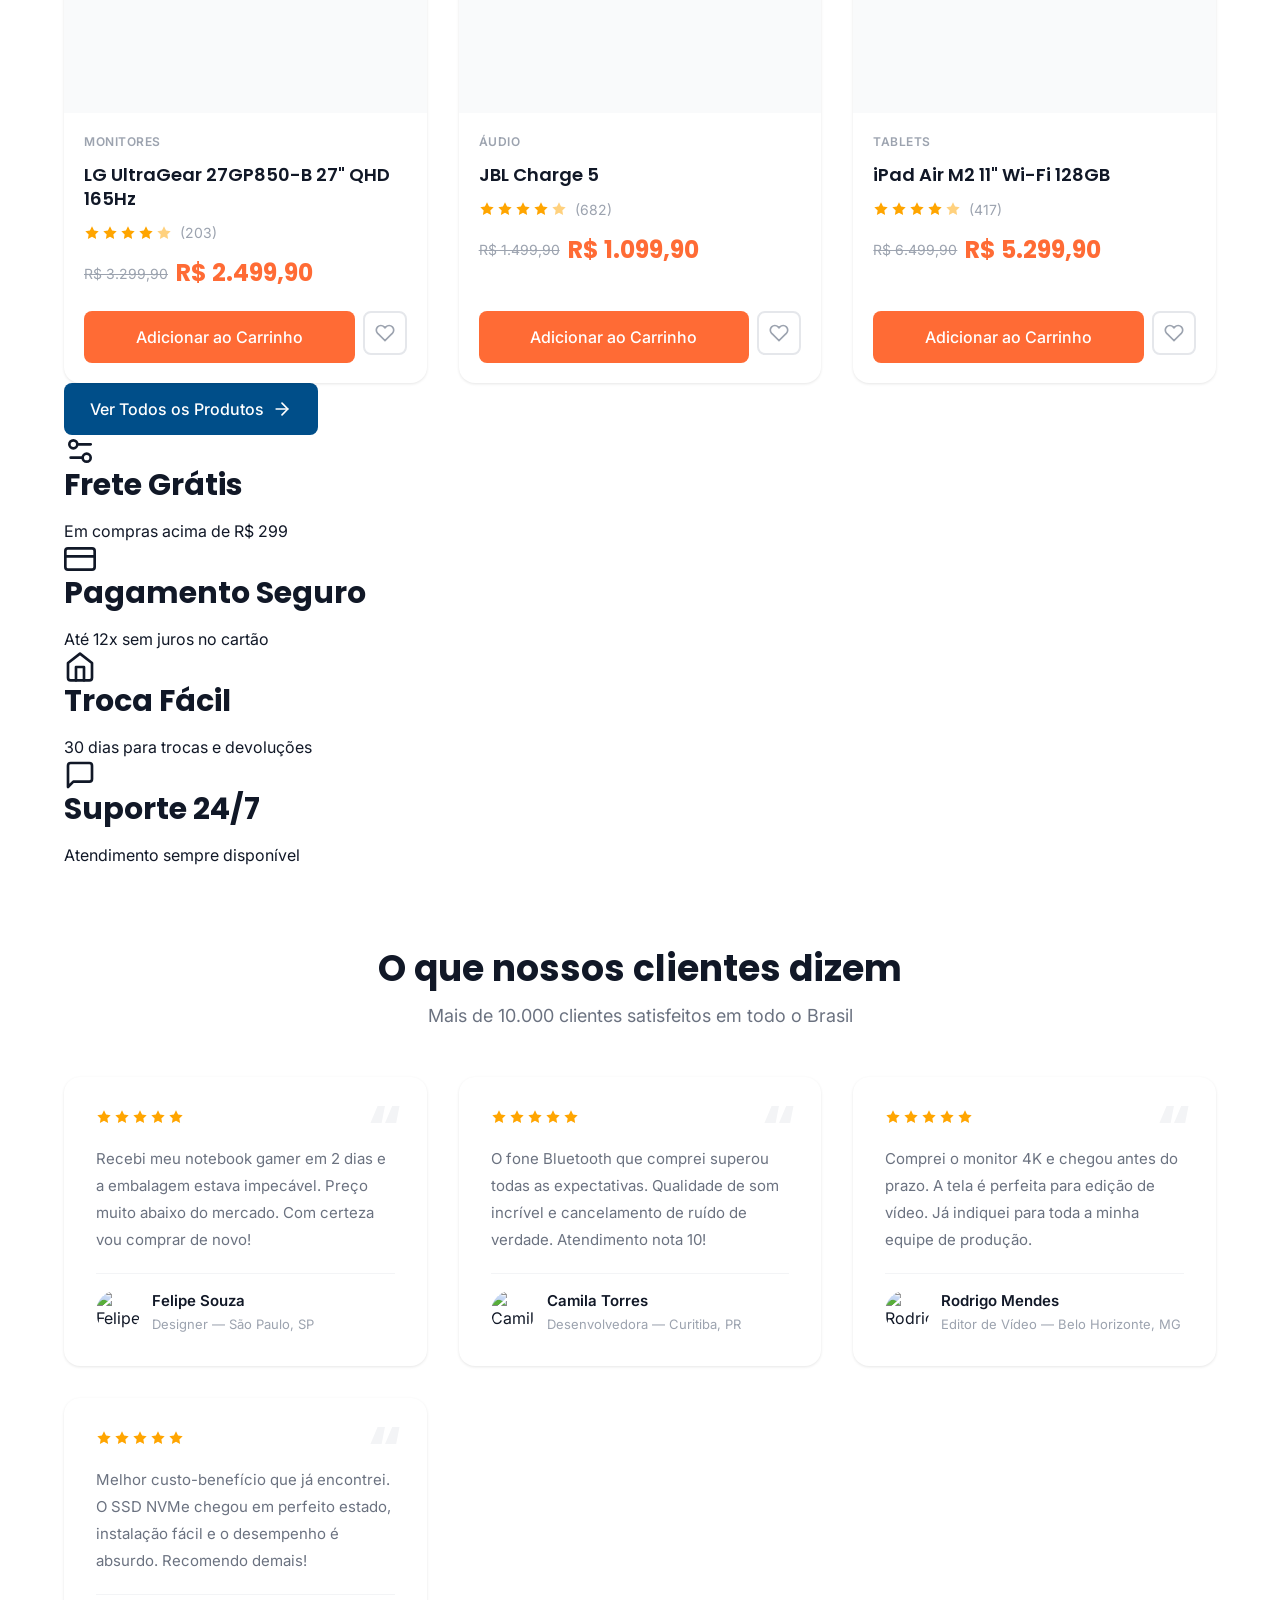
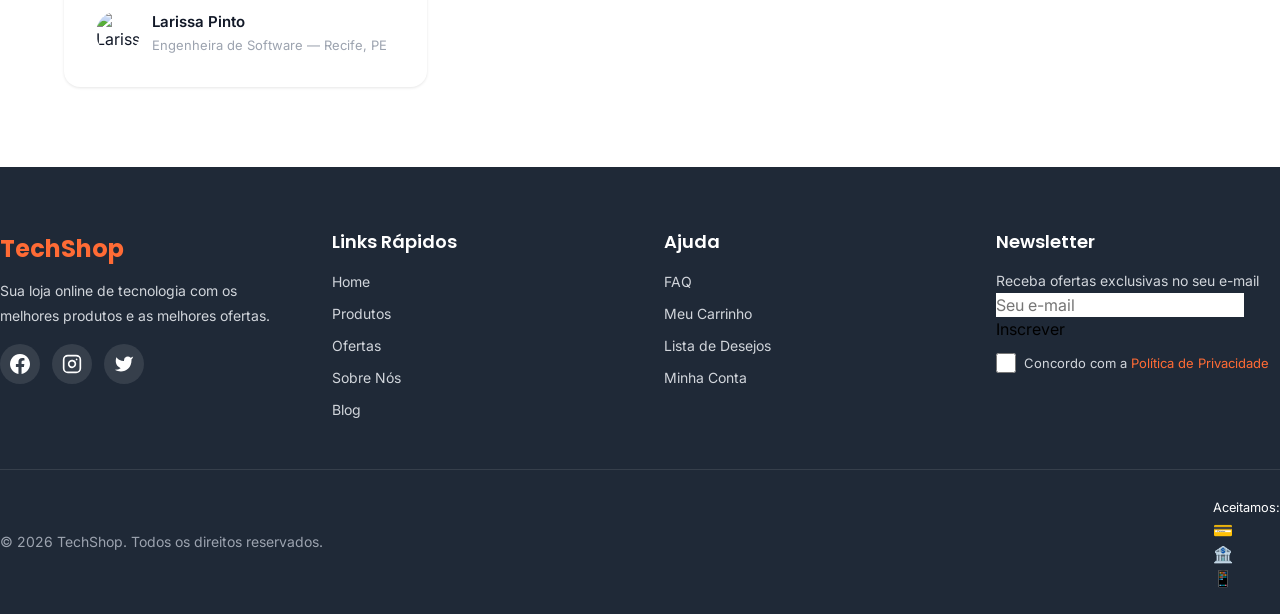
==== commit af4bb6ae: "fix(a11y): add aria-expanded/controls to menu toggle and absolute canonical URLs navigation: set ari" ====
--- a/pages/index.html
+++ b/pages/index.html
@@ -44,7 +44,7 @@
 	
 		<!-- SEO -->
 		<meta name="robots" content="index, follow" />
-		<link rel="canonical" href="index.html" />
+		<link rel="canonical" href="https://filipiwanderley.github.io/Incubadora/pages/index.html" />
 
 		<!-- Open Graph -->
 		<meta property="og:type" content="website" />
--- a/css/main.css
+++ b/css/main.css
@@ -15,6 +15,9 @@
 @import url("components/product-card.css");
 @import url("components/modal.css");
 @import url("components/forms.css");
+@import url("components/alerts.css");
+@import url("components/animations.css");
+@import url("components/carousel.css");
 
 /* Layout e estrutura */
 @import url("layout.css");
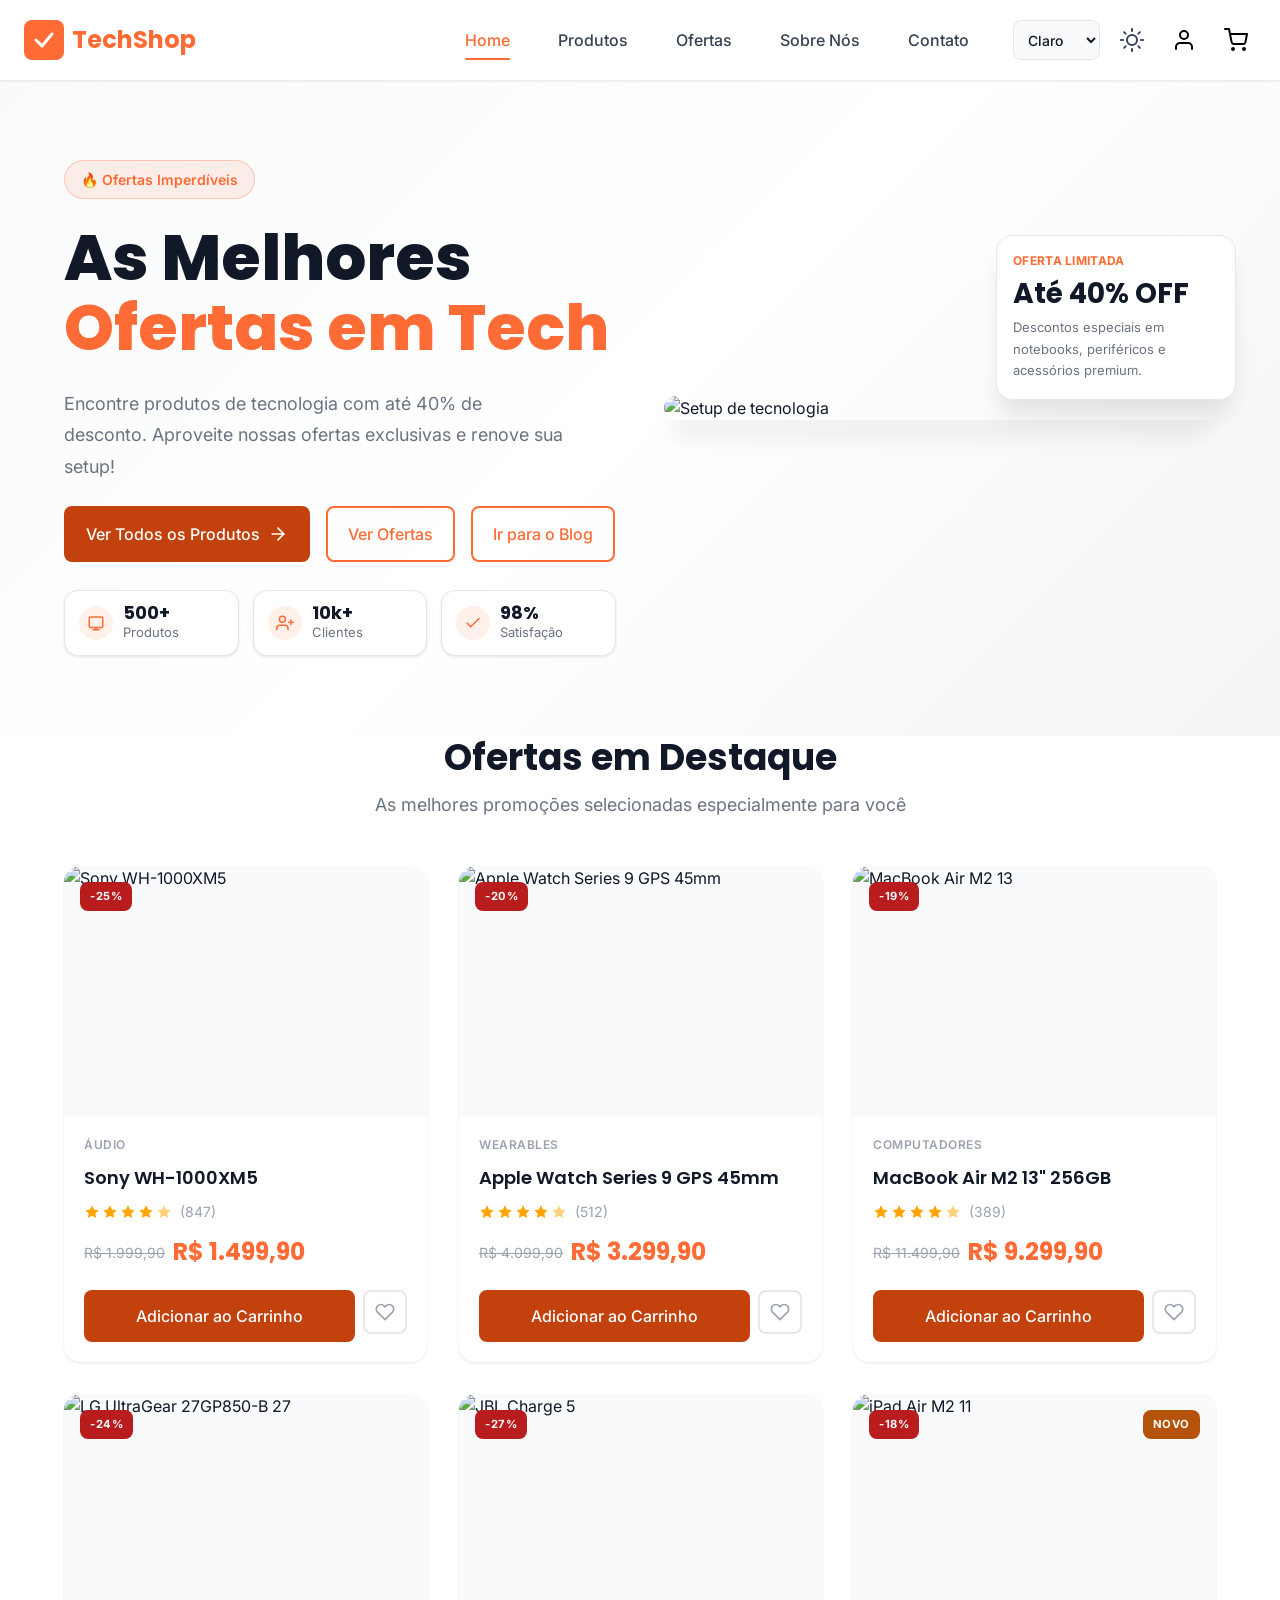
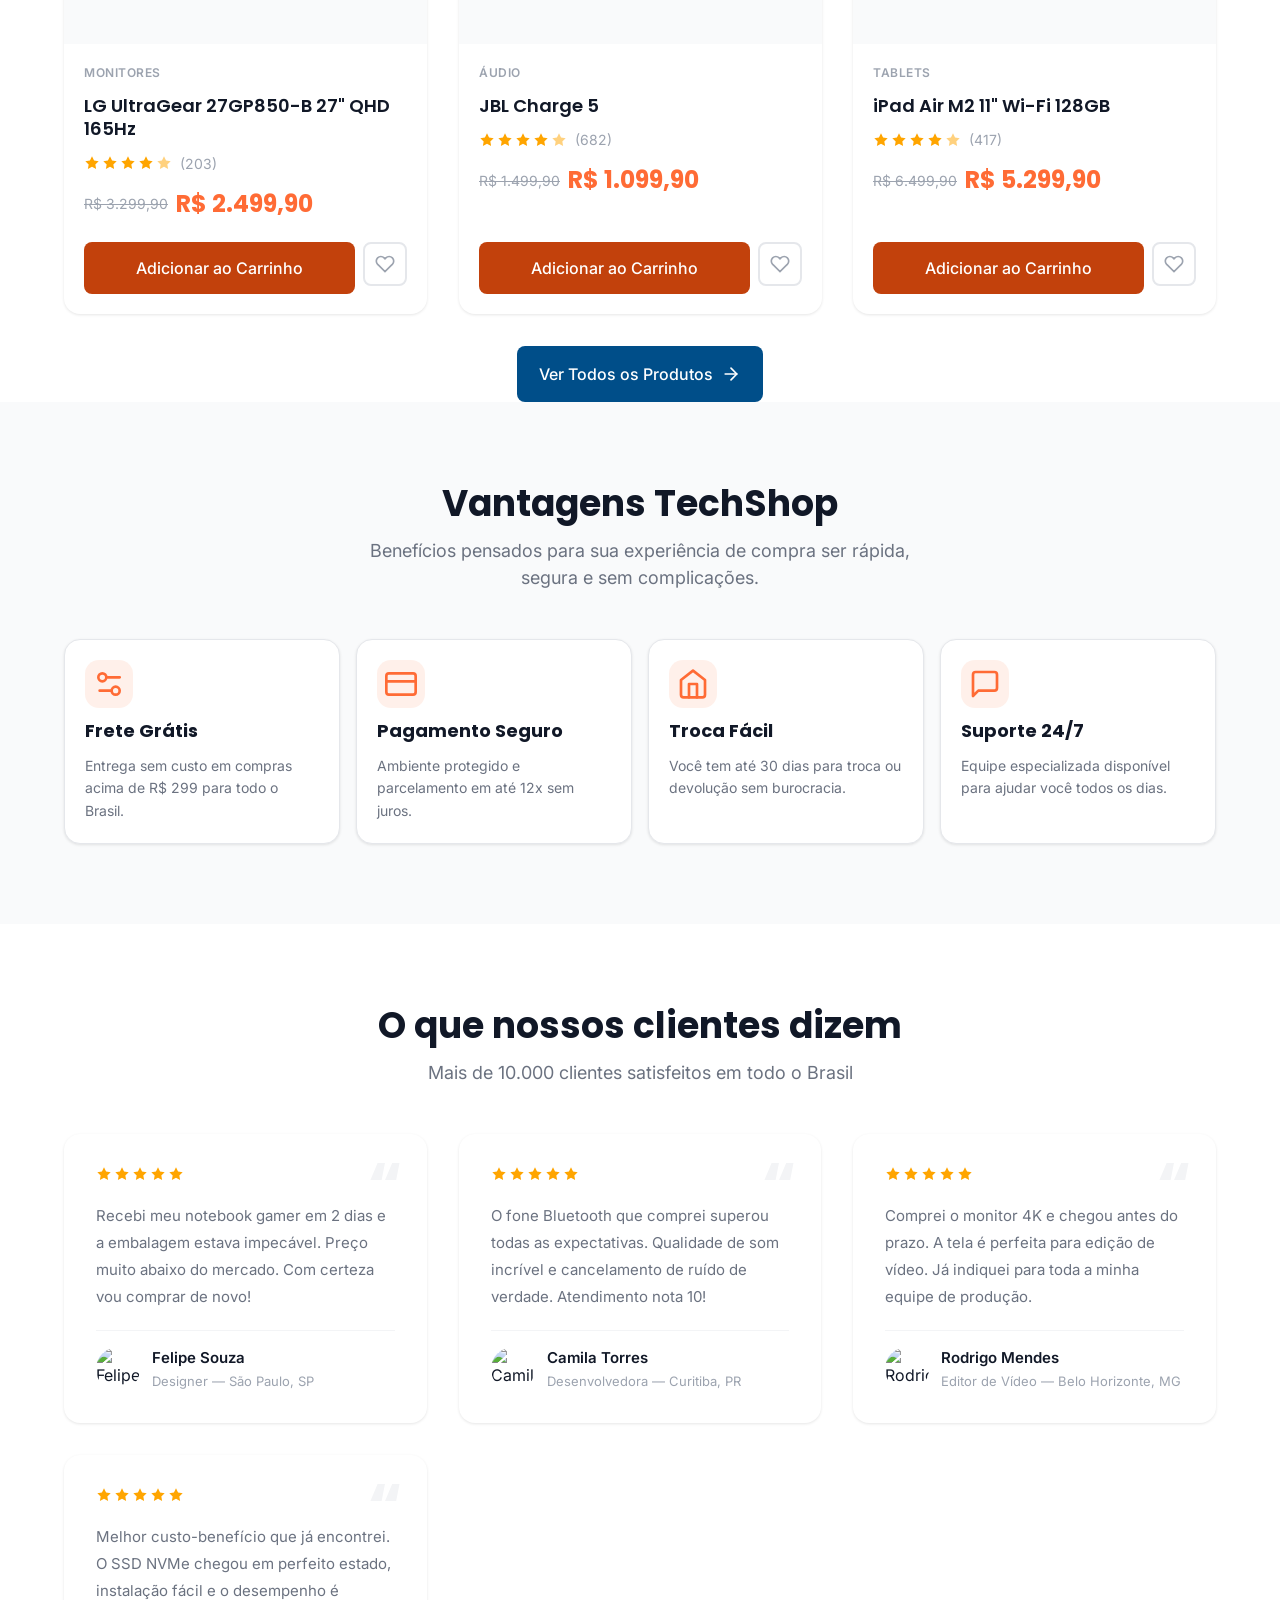
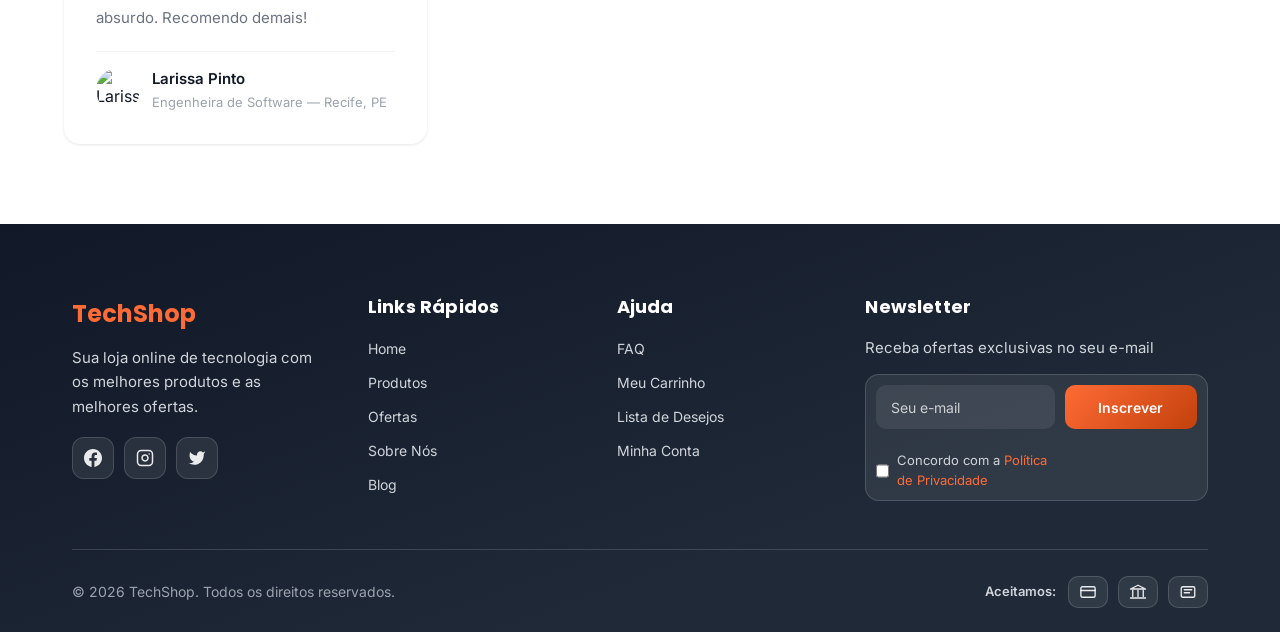
==== commit 23d6efc8: "feat: atualizar interface, dark mode e melhorias gerais das issues" ====
--- a/pages/index.html
+++ b/pages/index.html
@@ -13,17 +13,8 @@
 			name="author"
 			content="E-commerce" />
 
-		<meta
-			property="og:type"
-			content="website" />
-		<meta
-			property="og:title"
-			content="E-commerce - As Melhores Ofertas em Tecnologia" />
-		<meta
-			property="og:description"
-			content="Encontre as melhores ofertas em eletrônicos, periféricos e muito mais" />
-
 		<title>TechShop — As Melhores Ofertas em Tecnologia</title>
+		<script>try{const k="techshop_theme";const s=localStorage.getItem(k);const d=document.documentElement;if(s==="dark"||s==="light"){d.setAttribute("data-theme",s);}else if(window.matchMedia&&window.matchMedia("(prefers-color-scheme: dark)").matches){d.setAttribute("data-theme","dark");}else{d.setAttribute("data-theme","light");}}catch(e){}</script>
 
 		<!-- Fonts -->
 		<link
@@ -41,6 +32,7 @@
 		<link
 			rel="stylesheet"
 			href="../css/main.css" />
+		<link rel="icon" type="image/svg+xml" href="../assets/favicon.svg" />
 	
 		<!-- SEO -->
 		<meta name="robots" content="index, follow" />
@@ -146,7 +138,7 @@
 							aria-label="Alternar tema"
 							aria-pressed="false">
 							<svg class="theme-toggle__icon--light" xmlns="http://www.w3.org/2000/svg" width="22" height="22" viewBox="0 0 24 24" fill="none" stroke="currentColor" stroke-width="2" stroke-linecap="round" stroke-linejoin="round"><circle cx="12" cy="12" r="5"></circle><line x1="12" y1="1" x2="12" y2="3"></line><line x1="12" y1="21" x2="12" y2="23"></line><line x1="4.22" y1="4.22" x2="5.64" y2="5.64"></line><line x1="18.36" y1="18.36" x2="19.78" y2="19.78"></line><line x1="1" y1="12" x2="3" y2="12"></line><line x1="21" y1="12" x2="23" y2="12"></line><line x1="4.22" y1="19.78" x2="5.64" y2="18.36"></line><line x1="18.36" y1="5.64" x2="19.78" y2="4.22"></line></svg>
-							<svg class="theme-toggle__icon--dark" xmlns="http://www.w3.org/2000/svg" width="20" height="20" viewBox="0 0 24 24" fill="none" stroke="currentColor" stroke-width="2" stroke-linecap="round" stroke-linejoin="round" style="display:none"><path d="M21 12.79A9 9 0 1 1 11.21 3 7 7 0 0 0 21 12.79z"></path></svg>
+							<svg class="theme-toggle__icon--dark" xmlns="http://www.w3.org/2000/svg" width="20" height="20" viewBox="0 0 24 24" fill="none" stroke="currentColor" stroke-width="2" stroke-linecap="round" stroke-linejoin="round"><path d="M21 12.79A9 9 0 1 1 11.21 3 7 7 0 0 0 21 12.79z"></path></svg>
 						</button>
 <button
 							class="header__icon-btn"
@@ -247,20 +239,40 @@
 								class="btn btn-outline btn-lg">
 								Ver Ofertas
 							</a>
+							<a
+								href="blog.html"
+								class="btn btn-outline btn-lg">
+								Ir para o Blog
+							</a>
 						</div>
-						<div class="hero__stats">
-							<div class="hero__stat">
-								<span class="hero__stat-value">500+</span>
-								<span class="hero__stat-label">Produtos</span>
-							</div>
-							<div class="hero__stat">
-								<span class="hero__stat-value">10k+</span>
-								<span class="hero__stat-label">Clientes</span>
-							</div>
-							<div class="hero__stat">
-								<span class="hero__stat-value">98%</span>
-								<span class="hero__stat-label">Satisfação</span>
-							</div>
+						<div class="hero__stats" aria-label="Principais números da TechShop">
+							<article class="hero-stat-card fade-in" aria-label="Mais de 500 produtos">
+								<div class="hero-stat-card__icon" aria-hidden="true">
+									<svg xmlns="http://www.w3.org/2000/svg" width="18" height="18" viewBox="0 0 24 24" fill="none" stroke="currentColor" stroke-width="2" stroke-linecap="round" stroke-linejoin="round"><rect x="3" y="4" width="18" height="14" rx="2"></rect><path d="M8 21h8"></path><path d="M12 18v3"></path></svg>
+								</div>
+								<div class="hero-stat-card__content">
+									<span class="hero-stat-card__value" data-counter-value="500" data-counter-suffix="+">500+</span>
+									<span class="hero-stat-card__label">Produtos</span>
+								</div>
+							</article>
+							<article class="hero-stat-card fade-in" aria-label="Mais de 10 mil clientes">
+								<div class="hero-stat-card__icon" aria-hidden="true">
+									<svg xmlns="http://www.w3.org/2000/svg" width="18" height="18" viewBox="0 0 24 24" fill="none" stroke="currentColor" stroke-width="2" stroke-linecap="round" stroke-linejoin="round"><path d="M16 21v-2a4 4 0 0 0-4-4H5a4 4 0 0 0-4 4v2"></path><circle cx="8.5" cy="7" r="4"></circle><path d="M20 8v6"></path><path d="M23 11h-6"></path></svg>
+								</div>
+								<div class="hero-stat-card__content">
+									<span class="hero-stat-card__value" data-counter-value="10" data-counter-suffix="k+">10k+</span>
+									<span class="hero-stat-card__label">Clientes</span>
+								</div>
+							</article>
+							<article class="hero-stat-card fade-in" aria-label="98 por cento de satisfação">
+								<div class="hero-stat-card__icon" aria-hidden="true">
+									<svg xmlns="http://www.w3.org/2000/svg" width="18" height="18" viewBox="0 0 24 24" fill="none" stroke="currentColor" stroke-width="2" stroke-linecap="round" stroke-linejoin="round"><path d="M20 6 9 17l-5-5"></path></svg>
+								</div>
+								<div class="hero-stat-card__content">
+									<span class="hero-stat-card__value" data-counter-value="98" data-counter-suffix="%">98%</span>
+									<span class="hero-stat-card__label">Satisfação</span>
+								</div>
+							</article>
 						</div>
 					</div>
 					<div class="hero__image">
@@ -268,9 +280,11 @@
 							src="https://images.unsplash.com/photo-1498049794561-7780e7231661?w=800&q=80"
 							alt="Setup de tecnologia"
 							class="hero__img" />
-						<div class="hero__badge-float">
-							<span class="hero__badge-float-text">Até 40% OFF</span>
-						</div>
+						<aside class="hero-discount-card fade-in--scale" aria-label="Oferta de até quarenta por cento de desconto">
+							<span class="hero-discount-card__eyebrow">Oferta Limitada</span>
+							<strong class="hero-discount-card__value">Até 40% OFF</strong>
+							<p class="hero-discount-card__text">Descontos especiais em notebooks, periféricos e acessórios premium.</p>
+						</aside>
 					</div>
 				</div>
 			</section>
@@ -321,11 +335,15 @@
 			</section>
 
 			<!-- Benefits Section -->
-			<section class="benefits py-20 bg-gray">
+			<section class="benefits py-20 bg-gray" aria-labelledby="benefitsTitle">
 				<div class="container">
+					<div class="section__header">
+						<h2 class="section__title" id="benefitsTitle">Vantagens TechShop</h2>
+						<p class="section__description">Benefícios pensados para sua experiência de compra ser rápida, segura e sem complicações.</p>
+					</div>
 					<div class="benefits__grid">
-						<div class="benefit">
-							<div class="benefit__icon">
+						<article class="benefit-card fade-in" aria-label="Benefício de frete grátis">
+							<div class="benefit-card__icon" aria-hidden="true">
 								<svg
 									xmlns="http://www.w3.org/2000/svg"
 									width="32"
@@ -348,11 +366,11 @@
 										r="3"></circle>
 								</svg>
 							</div>
-							<h3 class="benefit__title">Frete Grátis</h3>
-							<p class="benefit__text">Em compras acima de R$ 299</p>
-						</div>
-						<div class="benefit">
-							<div class="benefit__icon">
+							<h3 class="benefit-card__title">Frete Grátis</h3>
+							<p class="benefit-card__text">Entrega sem custo em compras acima de R$ 299 para todo o Brasil.</p>
+						</article>
+						<article class="benefit-card fade-in" aria-label="Benefício de pagamento seguro">
+							<div class="benefit-card__icon" aria-hidden="true">
 								<svg
 									xmlns="http://www.w3.org/2000/svg"
 									width="32"
@@ -377,11 +395,11 @@
 										y2="10"></line>
 								</svg>
 							</div>
-							<h3 class="benefit__title">Pagamento Seguro</h3>
-							<p class="benefit__text">Até 12x sem juros no cartão</p>
-						</div>
-						<div class="benefit">
-							<div class="benefit__icon">
+							<h3 class="benefit-card__title">Pagamento Seguro</h3>
+							<p class="benefit-card__text">Ambiente protegido e parcelamento em até 12x sem juros.</p>
+						</article>
+						<article class="benefit-card fade-in" aria-label="Benefício de troca fácil">
+							<div class="benefit-card__icon" aria-hidden="true">
 								<svg
 									xmlns="http://www.w3.org/2000/svg"
 									width="32"
@@ -397,11 +415,11 @@
 									<polyline points="9 22 9 12 15 12 15 22"></polyline>
 								</svg>
 							</div>
-							<h3 class="benefit__title">Troca Fácil</h3>
-							<p class="benefit__text">30 dias para trocas e devoluções</p>
-						</div>
-						<div class="benefit">
-							<div class="benefit__icon">
+							<h3 class="benefit-card__title">Troca Fácil</h3>
+							<p class="benefit-card__text">Você tem até 30 dias para troca ou devolução sem burocracia.</p>
+						</article>
+						<article class="benefit-card fade-in" aria-label="Benefício de suporte vinte e quatro por sete">
+							<div class="benefit-card__icon" aria-hidden="true">
 								<svg
 									xmlns="http://www.w3.org/2000/svg"
 									width="32"
@@ -416,9 +434,9 @@
 										d="M21 15a2 2 0 0 1-2 2H7l-4 4V5a2 2 0 0 1 2-2h14a2 2 0 0 1 2 2z"></path>
 								</svg>
 							</div>
-							<h3 class="benefit__title">Suporte 24/7</h3>
-							<p class="benefit__text">Atendimento sempre disponível</p>
-						</div>
+							<h3 class="benefit-card__title">Suporte 24/7</h3>
+							<p class="benefit-card__text">Equipe especializada disponível para ajudar você todos os dias.</p>
+						</article>
 					</div>
 				</div>
 			</section>
@@ -684,10 +702,10 @@
 								class="footer__newsletter-btn">
 								Inscrever
 							</button>
-							<div class="form__checkbox" style="margin-top:0.75rem">
+							<div class="form__checkbox newsletter-privacy">
 								<input type="checkbox" id="newsletterPrivacy" name="privacy" required />
-								<label class="form__checkbox-label" for="newsletterPrivacy" style="color:var(--gray-300);font-size:0.8125rem">
-									Concordo com a <a href="#" style="color:var(--primary)">Política de Privacidade</a>
+								<label class="form__checkbox-label newsletter-privacy__label" for="newsletterPrivacy">
+									Concordo com a <a href="#" class="newsletter-privacy__link">Política de Privacidade</a>
 								</label>
 							</div>
 						</form>
@@ -700,13 +718,16 @@
 						&copy; 2026 TechShop. Todos os direitos reservados.
 					</p>
 					<div class="footer__payment-methods">
-						<span
-							style="color: var(--color-gray-400); font-size: var(--text-sm)"
-							>Aceitamos:</span
-						>
-						<div class="footer__payment-icon">💳</div>
-						<div class="footer__payment-icon">🏦</div>
-						<div class="footer__payment-icon">📱</div>
+						<span class="footer__payment-label">Aceitamos:</span>
+						<div class="footer__payment-icon" aria-label="Cartão de crédito">
+							<svg xmlns="http://www.w3.org/2000/svg" viewBox="0 0 24 24" fill="none" stroke="currentColor" stroke-width="1.8" stroke-linecap="round" stroke-linejoin="round"><rect x="2.5" y="5" width="19" height="14" rx="2"></rect><line x1="2.5" y1="10" x2="21.5" y2="10"></line></svg>
+						</div>
+						<div class="footer__payment-icon" aria-label="Transferência bancária">
+							<svg xmlns="http://www.w3.org/2000/svg" viewBox="0 0 24 24" fill="none" stroke="currentColor" stroke-width="1.8" stroke-linecap="round" stroke-linejoin="round"><polygon points="12 3 2 8 22 8 12 3"></polygon><line x1="5" y1="10" x2="5" y2="18"></line><line x1="12" y1="10" x2="12" y2="18"></line><line x1="19" y1="10" x2="19" y2="18"></line><line x1="2" y1="20" x2="22" y2="20"></line></svg>
+						</div>
+						<div class="footer__payment-icon" aria-label="Pagamento por carteira digital">
+							<svg xmlns="http://www.w3.org/2000/svg" viewBox="0 0 24 24" fill="none" stroke="currentColor" stroke-width="1.8" stroke-linecap="round" stroke-linejoin="round"><rect x="3" y="5" width="18" height="14" rx="2"></rect><line x1="7" y1="9" x2="17" y2="9"></line><line x1="7" y1="13" x2="14" y2="13"></line></svg>
+						</div>
 					</div>
 				</div>
 			</div>
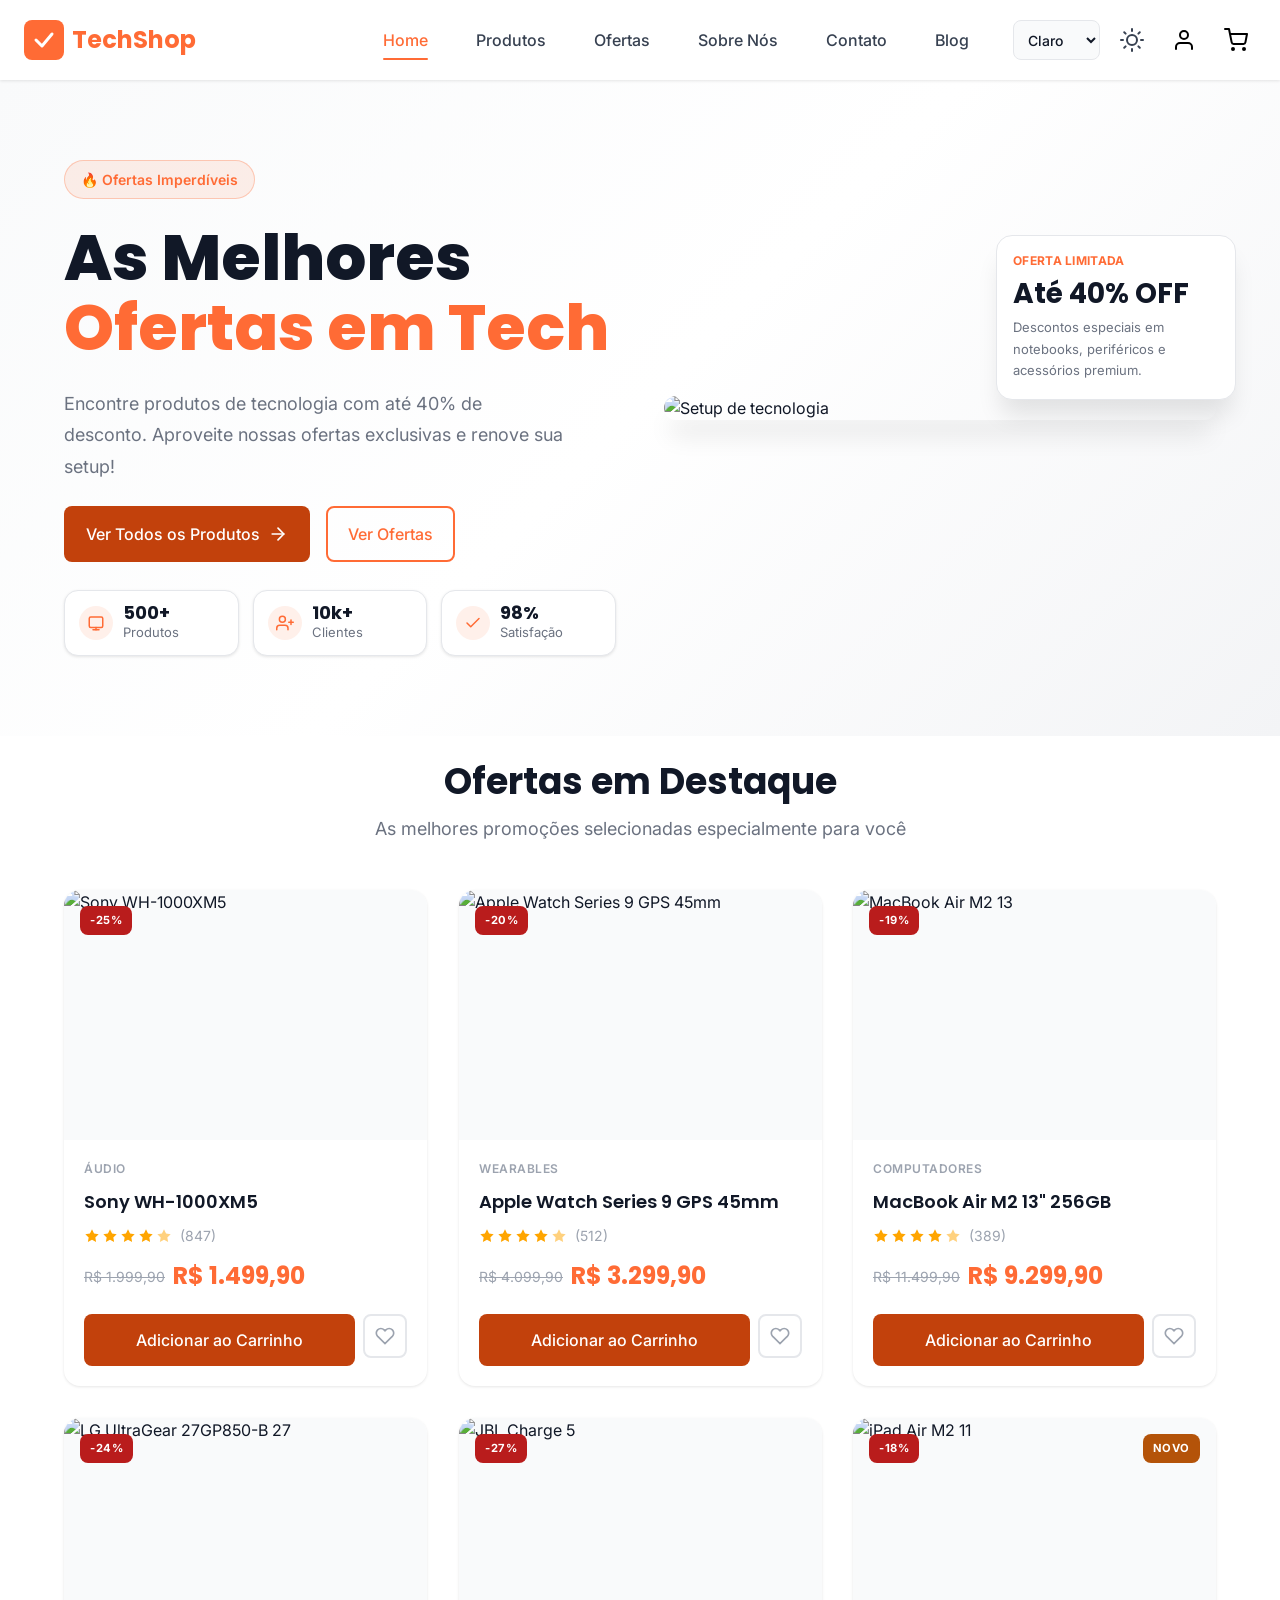
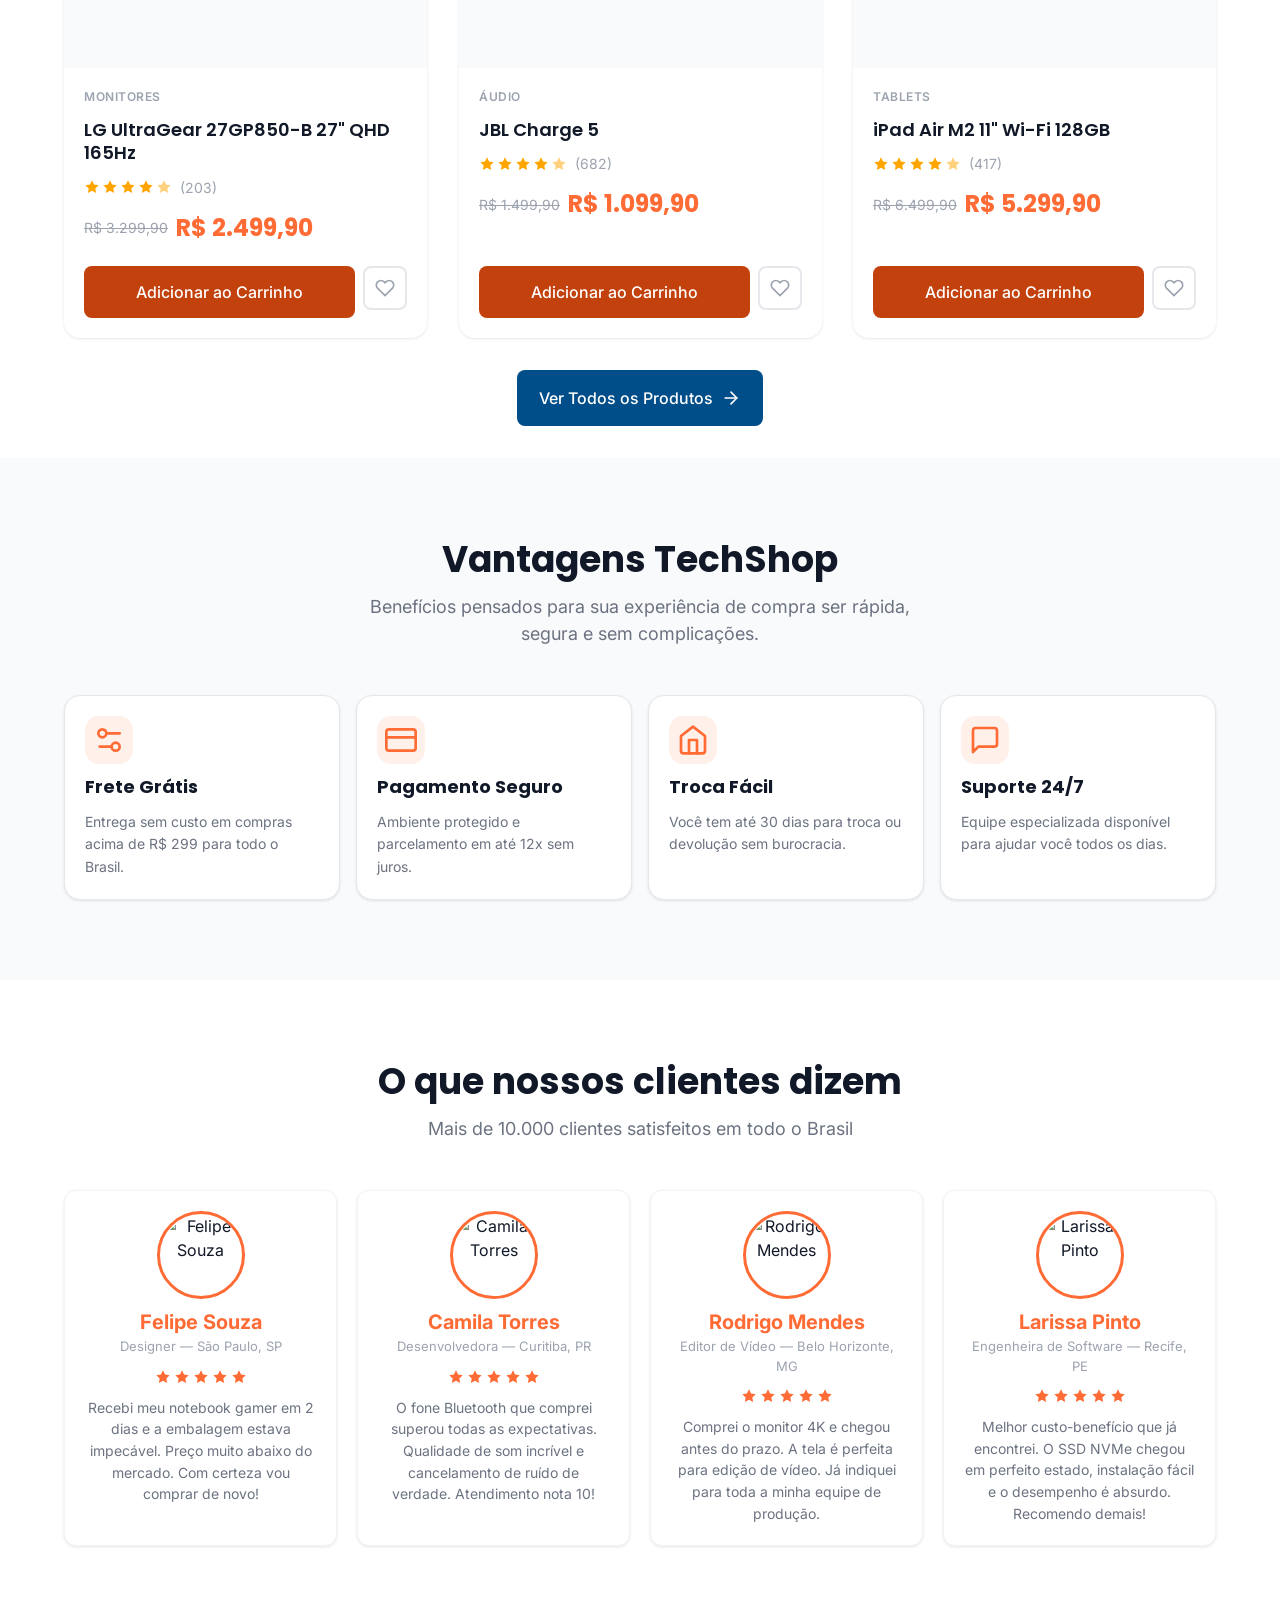
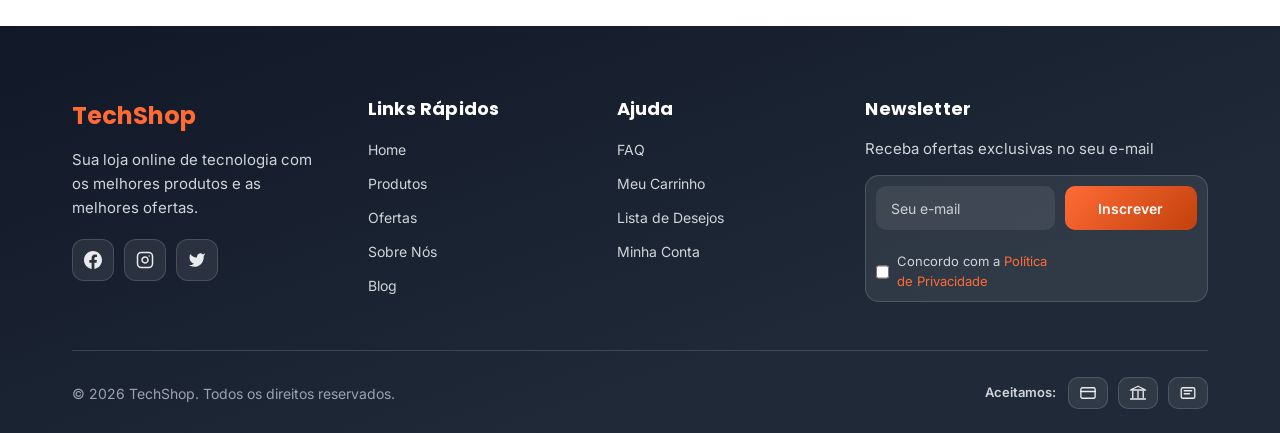
==== commit bfaf5234: "feat(ui): ajustar hero/faq/testemunhos e navegação para deploy" ====
--- a/pages/index.html
+++ b/pages/index.html
@@ -126,6 +126,13 @@
 								href="contact.html"
 								class="header__menu-link"
 								>Contato</a
+							>
+						</li>
+						<li class="header__menu-item">
+							<a
+								href="blog.html"
+								class="header__menu-link"
+								>Blog</a
 							>
 						</li>
 					</ul>
@@ -239,11 +246,6 @@
 								class="btn btn-outline btn-lg">
 								Ver Ofertas
 							</a>
-							<a
-								href="blog.html"
-								class="btn btn-outline btn-lg">
-								Ir para o Blog
-							</a>
 						</div>
 						<div class="hero__stats" aria-label="Principais números da TechShop">
 							<article class="hero-stat-card fade-in" aria-label="Mais de 500 produtos">
@@ -448,18 +450,8 @@
 						<p class="section__description">Mais de 10.000 clientes satisfeitos em todo o Brasil</p>
 					</div>
 
-					<div class="testimonials__grid">
+					<div class="testimonials__grid" aria-label="Depoimentos de clientes">
 						<article class="testimonial-card">
-							<div class="testimonial-card__stars" role="img" aria-label="Avaliação 5 de 5 estrelas">
-								<svg width="16" height="16" viewBox="0 0 24 24" fill="currentColor"><polygon points="12 2 15.09 8.26 22 9.27 17 14.14 18.18 21.02 12 17.77 5.82 21.02 7 14.14 2 9.27 8.91 8.26 12 2"></polygon></svg>
-								<svg width="16" height="16" viewBox="0 0 24 24" fill="currentColor"><polygon points="12 2 15.09 8.26 22 9.27 17 14.14 18.18 21.02 12 17.77 5.82 21.02 7 14.14 2 9.27 8.91 8.26 12 2"></polygon></svg>
-								<svg width="16" height="16" viewBox="0 0 24 24" fill="currentColor"><polygon points="12 2 15.09 8.26 22 9.27 17 14.14 18.18 21.02 12 17.77 5.82 21.02 7 14.14 2 9.27 8.91 8.26 12 2"></polygon></svg>
-								<svg width="16" height="16" viewBox="0 0 24 24" fill="currentColor"><polygon points="12 2 15.09 8.26 22 9.27 17 14.14 18.18 21.02 12 17.77 5.82 21.02 7 14.14 2 9.27 8.91 8.26 12 2"></polygon></svg>
-								<svg width="16" height="16" viewBox="0 0 24 24" fill="currentColor"><polygon points="12 2 15.09 8.26 22 9.27 17 14.14 18.18 21.02 12 17.77 5.82 21.02 7 14.14 2 9.27 8.91 8.26 12 2"></polygon></svg>
-							</div>
-							<blockquote class="testimonial-card__text">
-								Recebi meu notebook gamer em 2 dias e a embalagem estava impecável. Preço muito abaixo do mercado. Com certeza vou comprar de novo!
-							</blockquote>
 							<footer class="testimonial-card__author">
 								<img src="https://images.unsplash.com/photo-1599566150163-29194dcaad36?w=100&q=80" alt="Felipe Souza" class="testimonial-card__img" />
 								<div>
@@ -467,19 +459,18 @@
 									<p class="testimonial-card__role">Designer — São Paulo, SP</p>
 								</div>
 							</footer>
+							<div class="testimonial-card__stars" role="img" aria-label="Avaliação 5 de 5 estrelas">
+								<svg width="16" height="16" viewBox="0 0 24 24" fill="currentColor"><polygon points="12 2 15.09 8.26 22 9.27 17 14.14 18.18 21.02 12 17.77 5.82 21.02 7 14.14 2 9.27 8.91 8.26 12 2"></polygon></svg>
+								<svg width="16" height="16" viewBox="0 0 24 24" fill="currentColor"><polygon points="12 2 15.09 8.26 22 9.27 17 14.14 18.18 21.02 12 17.77 5.82 21.02 7 14.14 2 9.27 8.91 8.26 12 2"></polygon></svg>
+								<svg width="16" height="16" viewBox="0 0 24 24" fill="currentColor"><polygon points="12 2 15.09 8.26 22 9.27 17 14.14 18.18 21.02 12 17.77 5.82 21.02 7 14.14 2 9.27 8.91 8.26 12 2"></polygon></svg>
+								<svg width="16" height="16" viewBox="0 0 24 24" fill="currentColor"><polygon points="12 2 15.09 8.26 22 9.27 17 14.14 18.18 21.02 12 17.77 5.82 21.02 7 14.14 2 9.27 8.91 8.26 12 2"></polygon></svg>
+								<svg width="16" height="16" viewBox="0 0 24 24" fill="currentColor"><polygon points="12 2 15.09 8.26 22 9.27 17 14.14 18.18 21.02 12 17.77 5.82 21.02 7 14.14 2 9.27 8.91 8.26 12 2"></polygon></svg>
+							</div>
+							<blockquote class="testimonial-card__text">
+								Recebi meu notebook gamer em 2 dias e a embalagem estava impecável. Preço muito abaixo do mercado. Com certeza vou comprar de novo!
+							</blockquote>
 						</article>
-
 						<article class="testimonial-card">
-							<div class="testimonial-card__stars" role="img" aria-label="Avaliação 5 de 5 estrelas">
-								<svg width="16" height="16" viewBox="0 0 24 24" fill="currentColor"><polygon points="12 2 15.09 8.26 22 9.27 17 14.14 18.18 21.02 12 17.77 5.82 21.02 7 14.14 2 9.27 8.91 8.26 12 2"></polygon></svg>
-								<svg width="16" height="16" viewBox="0 0 24 24" fill="currentColor"><polygon points="12 2 15.09 8.26 22 9.27 17 14.14 18.18 21.02 12 17.77 5.82 21.02 7 14.14 2 9.27 8.91 8.26 12 2"></polygon></svg>
-								<svg width="16" height="16" viewBox="0 0 24 24" fill="currentColor"><polygon points="12 2 15.09 8.26 22 9.27 17 14.14 18.18 21.02 12 17.77 5.82 21.02 7 14.14 2 9.27 8.91 8.26 12 2"></polygon></svg>
-								<svg width="16" height="16" viewBox="0 0 24 24" fill="currentColor"><polygon points="12 2 15.09 8.26 22 9.27 17 14.14 18.18 21.02 12 17.77 5.82 21.02 7 14.14 2 9.27 8.91 8.26 12 2"></polygon></svg>
-								<svg width="16" height="16" viewBox="0 0 24 24" fill="currentColor"><polygon points="12 2 15.09 8.26 22 9.27 17 14.14 18.18 21.02 12 17.77 5.82 21.02 7 14.14 2 9.27 8.91 8.26 12 2"></polygon></svg>
-							</div>
-							<blockquote class="testimonial-card__text">
-								O fone Bluetooth que comprei superou todas as expectativas. Qualidade de som incrível e cancelamento de ruído de verdade. Atendimento nota 10!
-							</blockquote>
 							<footer class="testimonial-card__author">
 								<img src="https://images.unsplash.com/photo-1494790108377-be9c29b29330?w=100&q=80" alt="Camila Torres" class="testimonial-card__img" />
 								<div>
@@ -487,19 +478,18 @@
 									<p class="testimonial-card__role">Desenvolvedora — Curitiba, PR</p>
 								</div>
 							</footer>
+							<div class="testimonial-card__stars" role="img" aria-label="Avaliação 5 de 5 estrelas">
+								<svg width="16" height="16" viewBox="0 0 24 24" fill="currentColor"><polygon points="12 2 15.09 8.26 22 9.27 17 14.14 18.18 21.02 12 17.77 5.82 21.02 7 14.14 2 9.27 8.91 8.26 12 2"></polygon></svg>
+								<svg width="16" height="16" viewBox="0 0 24 24" fill="currentColor"><polygon points="12 2 15.09 8.26 22 9.27 17 14.14 18.18 21.02 12 17.77 5.82 21.02 7 14.14 2 9.27 8.91 8.26 12 2"></polygon></svg>
+								<svg width="16" height="16" viewBox="0 0 24 24" fill="currentColor"><polygon points="12 2 15.09 8.26 22 9.27 17 14.14 18.18 21.02 12 17.77 5.82 21.02 7 14.14 2 9.27 8.91 8.26 12 2"></polygon></svg>
+								<svg width="16" height="16" viewBox="0 0 24 24" fill="currentColor"><polygon points="12 2 15.09 8.26 22 9.27 17 14.14 18.18 21.02 12 17.77 5.82 21.02 7 14.14 2 9.27 8.91 8.26 12 2"></polygon></svg>
+								<svg width="16" height="16" viewBox="0 0 24 24" fill="currentColor"><polygon points="12 2 15.09 8.26 22 9.27 17 14.14 18.18 21.02 12 17.77 5.82 21.02 7 14.14 2 9.27 8.91 8.26 12 2"></polygon></svg>
+							</div>
+							<blockquote class="testimonial-card__text">
+								O fone Bluetooth que comprei superou todas as expectativas. Qualidade de som incrível e cancelamento de ruído de verdade. Atendimento nota 10!
+							</blockquote>
 						</article>
-
 						<article class="testimonial-card">
-							<div class="testimonial-card__stars" role="img" aria-label="Avaliação 5 de 5 estrelas">
-								<svg width="16" height="16" viewBox="0 0 24 24" fill="currentColor"><polygon points="12 2 15.09 8.26 22 9.27 17 14.14 18.18 21.02 12 17.77 5.82 21.02 7 14.14 2 9.27 8.91 8.26 12 2"></polygon></svg>
-								<svg width="16" height="16" viewBox="0 0 24 24" fill="currentColor"><polygon points="12 2 15.09 8.26 22 9.27 17 14.14 18.18 21.02 12 17.77 5.82 21.02 7 14.14 2 9.27 8.91 8.26 12 2"></polygon></svg>
-								<svg width="16" height="16" viewBox="0 0 24 24" fill="currentColor"><polygon points="12 2 15.09 8.26 22 9.27 17 14.14 18.18 21.02 12 17.77 5.82 21.02 7 14.14 2 9.27 8.91 8.26 12 2"></polygon></svg>
-								<svg width="16" height="16" viewBox="0 0 24 24" fill="currentColor"><polygon points="12 2 15.09 8.26 22 9.27 17 14.14 18.18 21.02 12 17.77 5.82 21.02 7 14.14 2 9.27 8.91 8.26 12 2"></polygon></svg>
-								<svg width="16" height="16" viewBox="0 0 24 24" fill="currentColor"><polygon points="12 2 15.09 8.26 22 9.27 17 14.14 18.18 21.02 12 17.77 5.82 21.02 7 14.14 2 9.27 8.91 8.26 12 2"></polygon></svg>
-							</div>
-							<blockquote class="testimonial-card__text">
-								Comprei o monitor 4K e chegou antes do prazo. A tela é perfeita para edição de vídeo. Já indiquei para toda a minha equipe de produção.
-							</blockquote>
 							<footer class="testimonial-card__author">
 								<img src="https://images.unsplash.com/photo-1507003211169-0a1dd7228f2d?w=100&q=80" alt="Rodrigo Mendes" class="testimonial-card__img" />
 								<div>
@@ -507,19 +497,18 @@
 									<p class="testimonial-card__role">Editor de Vídeo — Belo Horizonte, MG</p>
 								</div>
 							</footer>
+							<div class="testimonial-card__stars" role="img" aria-label="Avaliação 5 de 5 estrelas">
+								<svg width="16" height="16" viewBox="0 0 24 24" fill="currentColor"><polygon points="12 2 15.09 8.26 22 9.27 17 14.14 18.18 21.02 12 17.77 5.82 21.02 7 14.14 2 9.27 8.91 8.26 12 2"></polygon></svg>
+								<svg width="16" height="16" viewBox="0 0 24 24" fill="currentColor"><polygon points="12 2 15.09 8.26 22 9.27 17 14.14 18.18 21.02 12 17.77 5.82 21.02 7 14.14 2 9.27 8.91 8.26 12 2"></polygon></svg>
+								<svg width="16" height="16" viewBox="0 0 24 24" fill="currentColor"><polygon points="12 2 15.09 8.26 22 9.27 17 14.14 18.18 21.02 12 17.77 5.82 21.02 7 14.14 2 9.27 8.91 8.26 12 2"></polygon></svg>
+								<svg width="16" height="16" viewBox="0 0 24 24" fill="currentColor"><polygon points="12 2 15.09 8.26 22 9.27 17 14.14 18.18 21.02 12 17.77 5.82 21.02 7 14.14 2 9.27 8.91 8.26 12 2"></polygon></svg>
+								<svg width="16" height="16" viewBox="0 0 24 24" fill="currentColor"><polygon points="12 2 15.09 8.26 22 9.27 17 14.14 18.18 21.02 12 17.77 5.82 21.02 7 14.14 2 9.27 8.91 8.26 12 2"></polygon></svg>
+							</div>
+							<blockquote class="testimonial-card__text">
+								Comprei o monitor 4K e chegou antes do prazo. A tela é perfeita para edição de vídeo. Já indiquei para toda a minha equipe de produção.
+							</blockquote>
 						</article>
-
 						<article class="testimonial-card">
-							<div class="testimonial-card__stars" role="img" aria-label="Avaliação 5 de 5 estrelas">
-								<svg width="16" height="16" viewBox="0 0 24 24" fill="currentColor"><polygon points="12 2 15.09 8.26 22 9.27 17 14.14 18.18 21.02 12 17.77 5.82 21.02 7 14.14 2 9.27 8.91 8.26 12 2"></polygon></svg>
-								<svg width="16" height="16" viewBox="0 0 24 24" fill="currentColor"><polygon points="12 2 15.09 8.26 22 9.27 17 14.14 18.18 21.02 12 17.77 5.82 21.02 7 14.14 2 9.27 8.91 8.26 12 2"></polygon></svg>
-								<svg width="16" height="16" viewBox="0 0 24 24" fill="currentColor"><polygon points="12 2 15.09 8.26 22 9.27 17 14.14 18.18 21.02 12 17.77 5.82 21.02 7 14.14 2 9.27 8.91 8.26 12 2"></polygon></svg>
-								<svg width="16" height="16" viewBox="0 0 24 24" fill="currentColor"><polygon points="12 2 15.09 8.26 22 9.27 17 14.14 18.18 21.02 12 17.77 5.82 21.02 7 14.14 2 9.27 8.91 8.26 12 2"></polygon></svg>
-								<svg width="16" height="16" viewBox="0 0 24 24" fill="currentColor"><polygon points="12 2 15.09 8.26 22 9.27 17 14.14 18.18 21.02 12 17.77 5.82 21.02 7 14.14 2 9.27 8.91 8.26 12 2"></polygon></svg>
-							</div>
-							<blockquote class="testimonial-card__text">
-								Melhor custo-benefício que já encontrei. O SSD NVMe chegou em perfeito estado, instalação fácil e o desempenho é absurdo. Recomendo demais!
-							</blockquote>
 							<footer class="testimonial-card__author">
 								<img src="https://images.unsplash.com/photo-1534528741775-53994a69daeb?w=100&q=80" alt="Larissa Pinto" class="testimonial-card__img" />
 								<div>
@@ -527,6 +516,16 @@
 									<p class="testimonial-card__role">Engenheira de Software — Recife, PE</p>
 								</div>
 							</footer>
+							<div class="testimonial-card__stars" role="img" aria-label="Avaliação 5 de 5 estrelas">
+								<svg width="16" height="16" viewBox="0 0 24 24" fill="currentColor"><polygon points="12 2 15.09 8.26 22 9.27 17 14.14 18.18 21.02 12 17.77 5.82 21.02 7 14.14 2 9.27 8.91 8.26 12 2"></polygon></svg>
+								<svg width="16" height="16" viewBox="0 0 24 24" fill="currentColor"><polygon points="12 2 15.09 8.26 22 9.27 17 14.14 18.18 21.02 12 17.77 5.82 21.02 7 14.14 2 9.27 8.91 8.26 12 2"></polygon></svg>
+								<svg width="16" height="16" viewBox="0 0 24 24" fill="currentColor"><polygon points="12 2 15.09 8.26 22 9.27 17 14.14 18.18 21.02 12 17.77 5.82 21.02 7 14.14 2 9.27 8.91 8.26 12 2"></polygon></svg>
+								<svg width="16" height="16" viewBox="0 0 24 24" fill="currentColor"><polygon points="12 2 15.09 8.26 22 9.27 17 14.14 18.18 21.02 12 17.77 5.82 21.02 7 14.14 2 9.27 8.91 8.26 12 2"></polygon></svg>
+								<svg width="16" height="16" viewBox="0 0 24 24" fill="currentColor"><polygon points="12 2 15.09 8.26 22 9.27 17 14.14 18.18 21.02 12 17.77 5.82 21.02 7 14.14 2 9.27 8.91 8.26 12 2"></polygon></svg>
+							</div>
+							<blockquote class="testimonial-card__text">
+								Melhor custo-benefício que já encontrei. O SSD NVMe chegou em perfeito estado, instalação fácil e o desempenho é absurdo. Recomendo demais!
+							</blockquote>
 						</article>
 					</div>
 				</div>
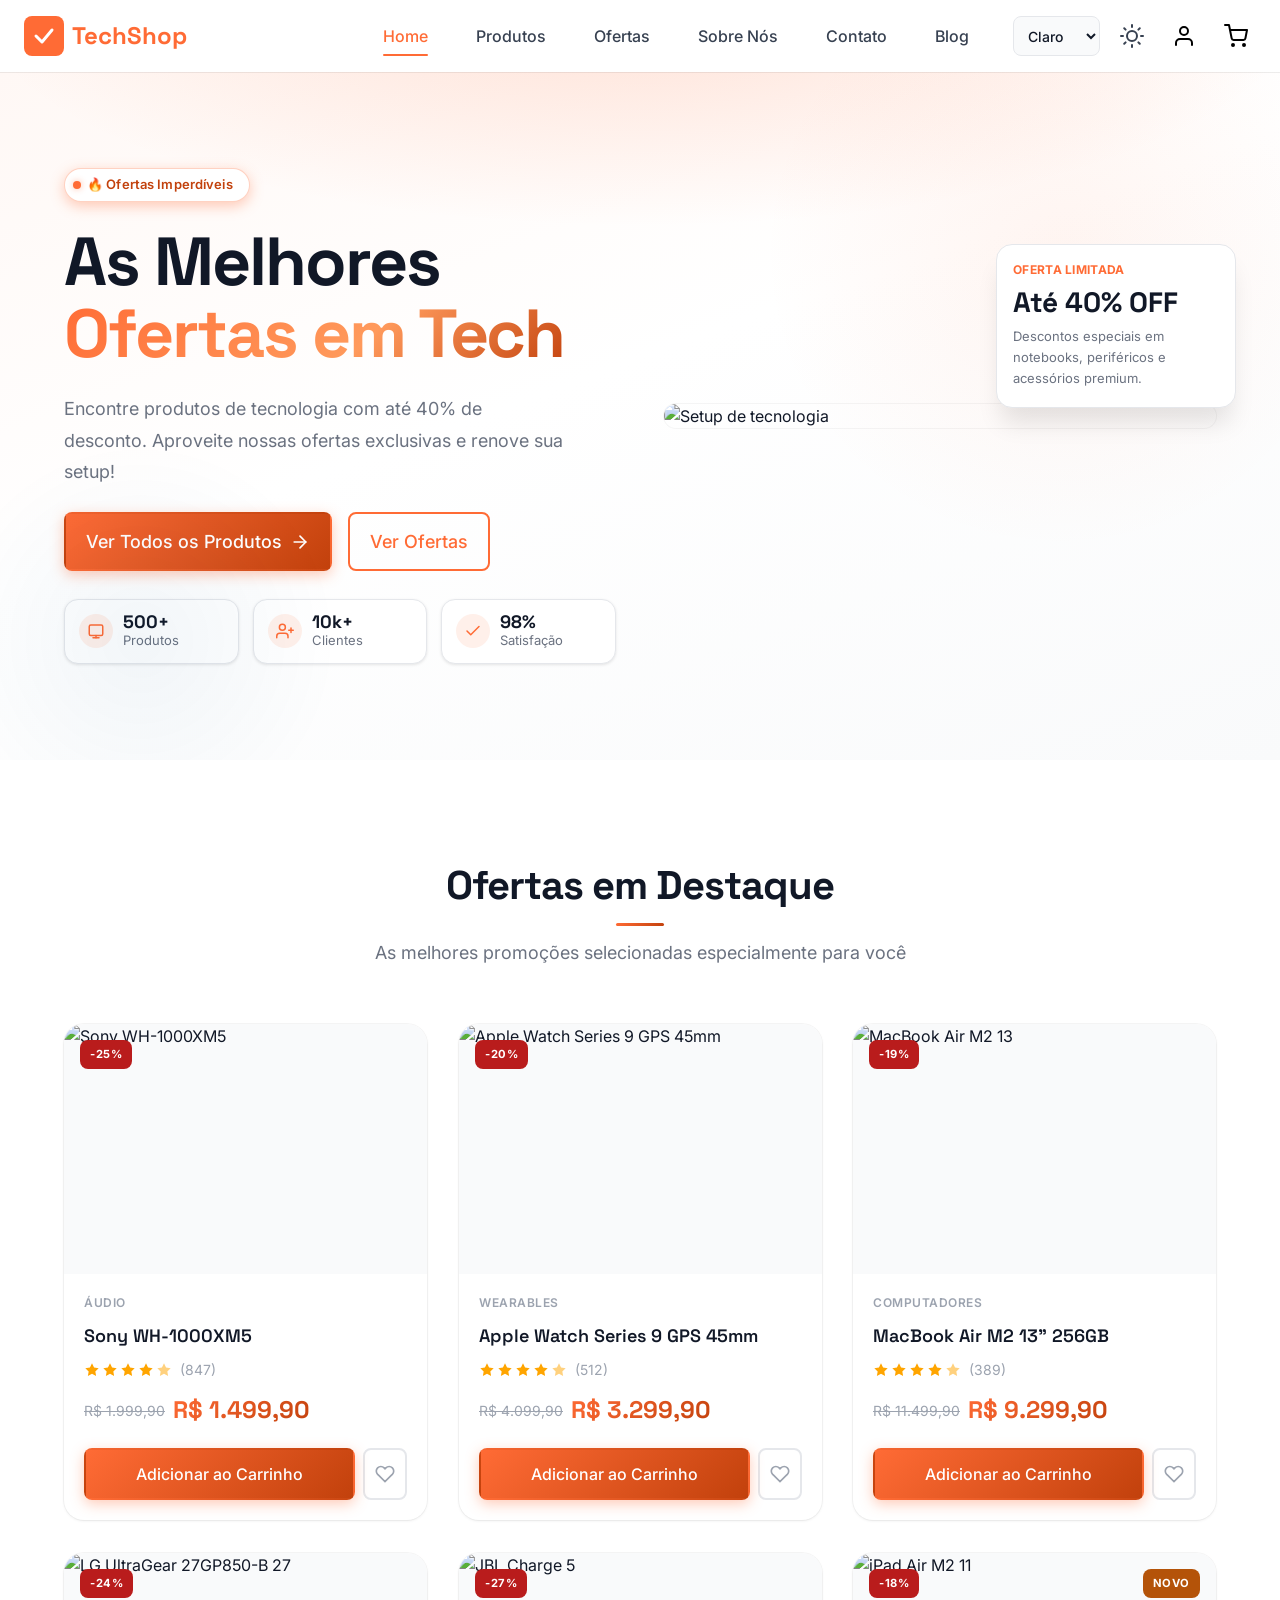
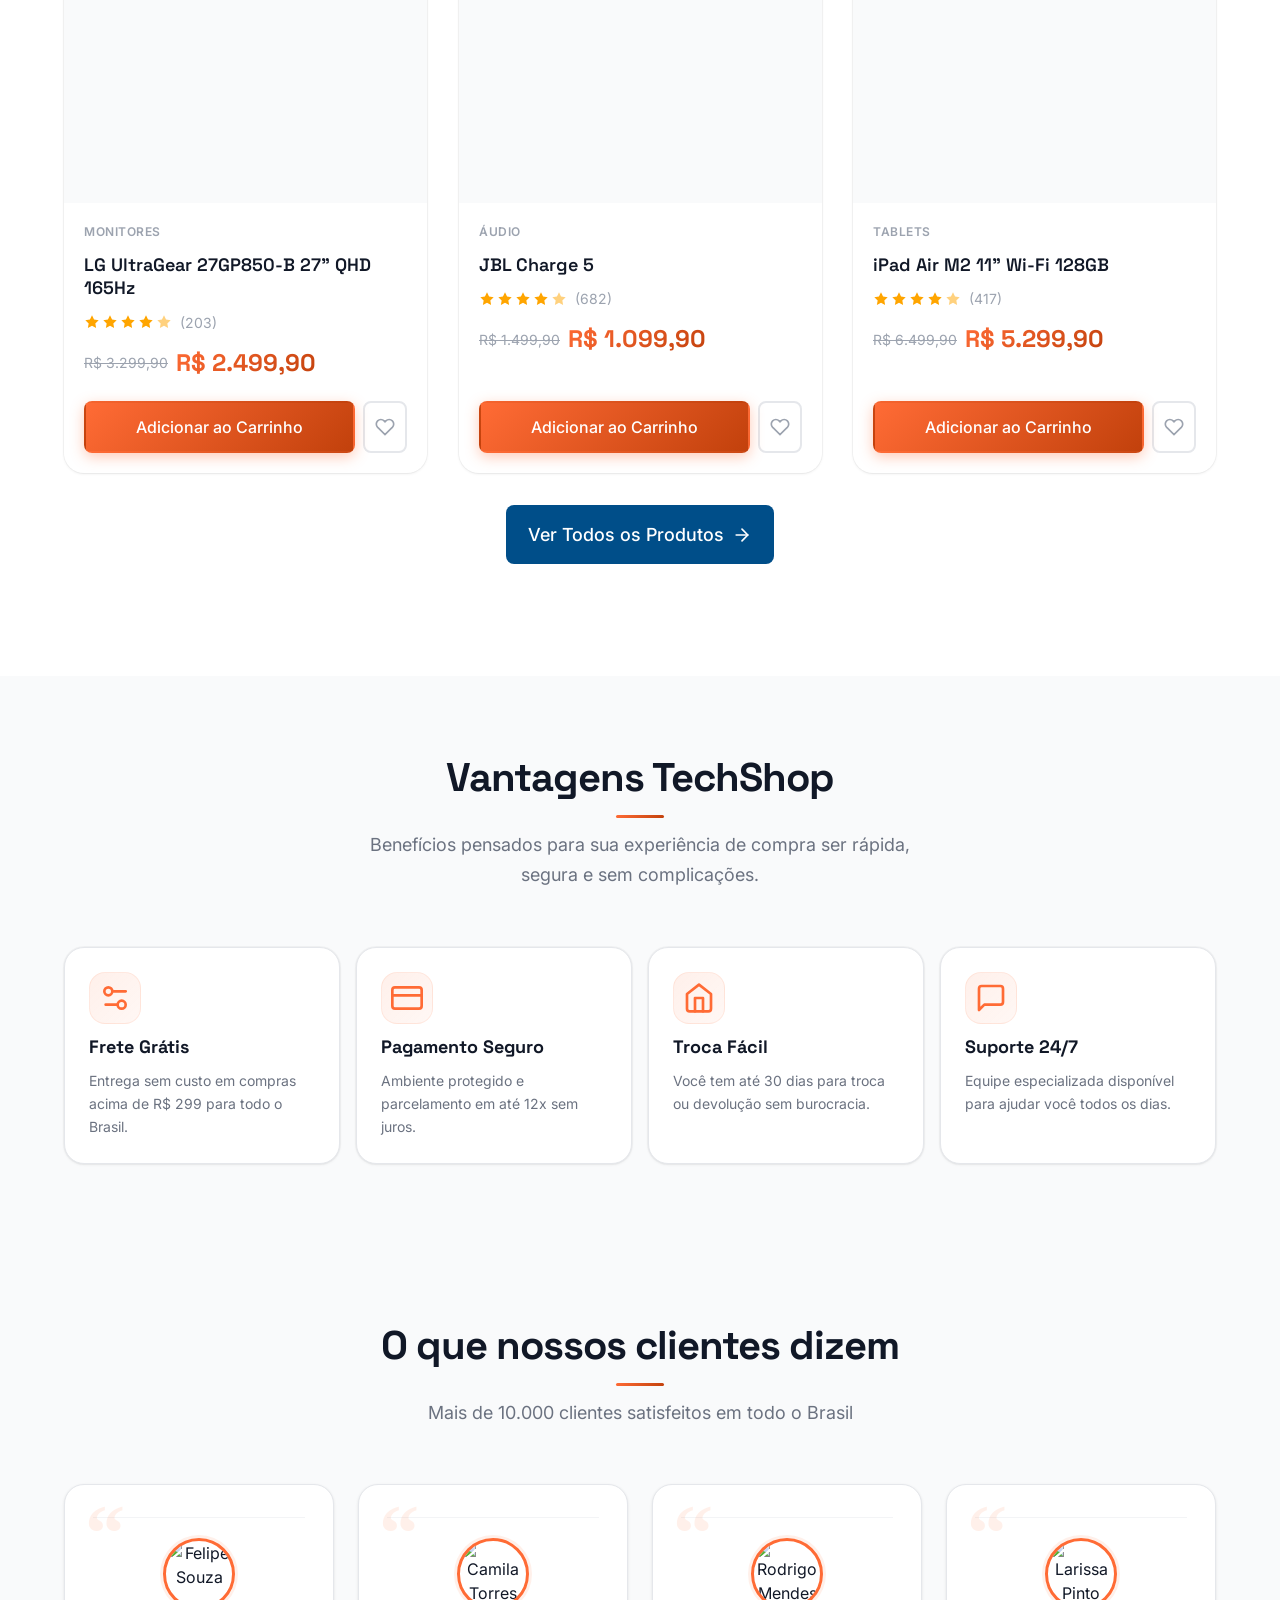
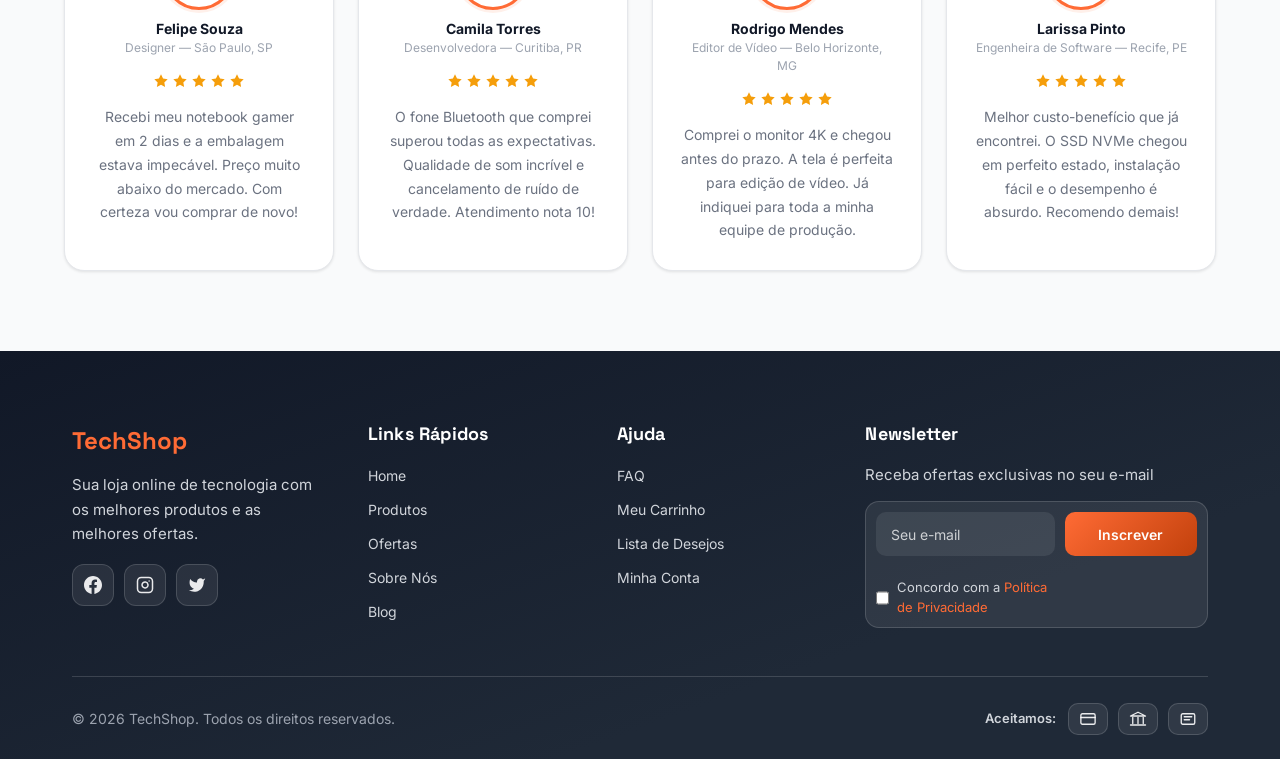
==== commit 470ebc0b: "chore: atualizar layout mobile e organizar backlog de issues" ====
--- a/pages/index.html
+++ b/pages/index.html
@@ -25,7 +25,7 @@
 			href="https://fonts.gstatic.com"
 			crossorigin />
 		<link
-			href="https://fonts.googleapis.com/css2?family=Inter:wght@300;400;500;600;700;800&family=Poppins:wght@400;500;600;700;800&display=swap"
+			href="https://fonts.googleapis.com/css2?family=Inter:wght@300;400;500;600;700;800&family=Space+Grotesk:wght@300;400;500;600;700&display=swap"
 			rel="stylesheet" />
 
 		<!-- Stylesheet -->
